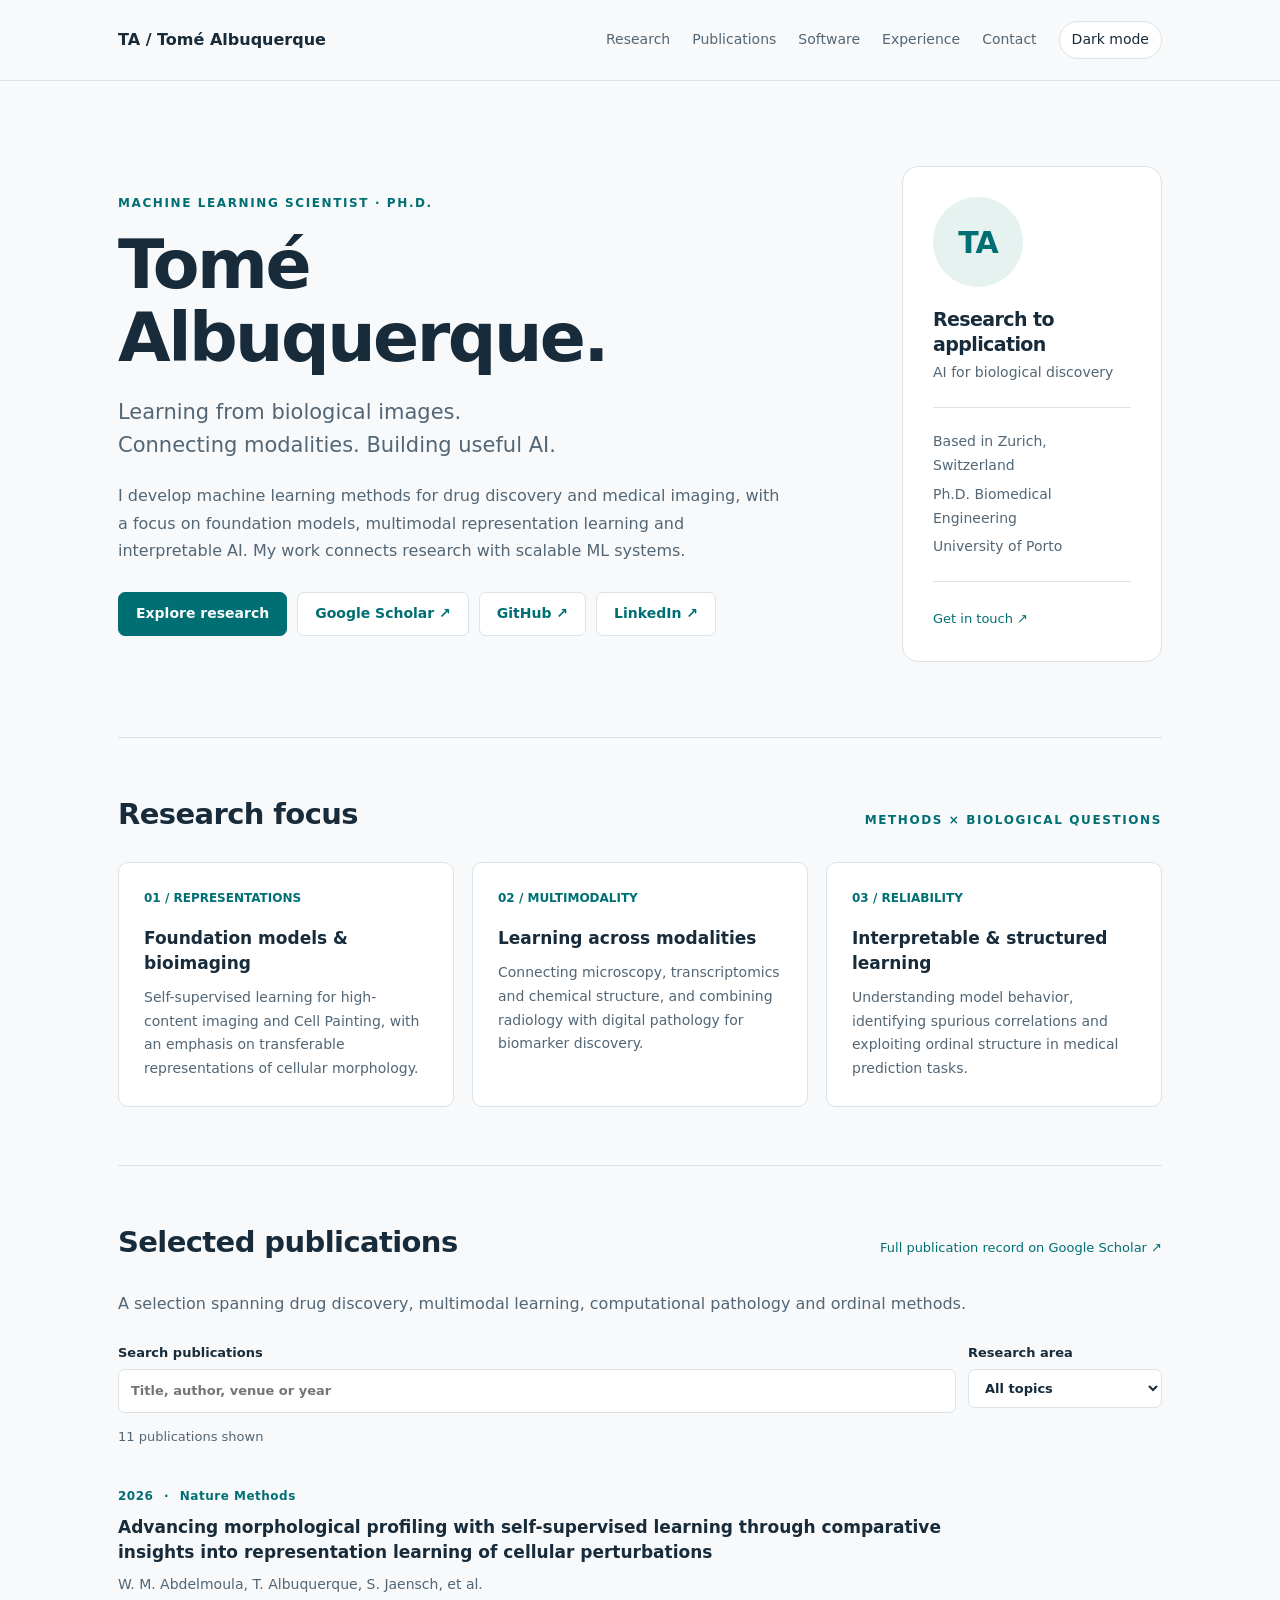
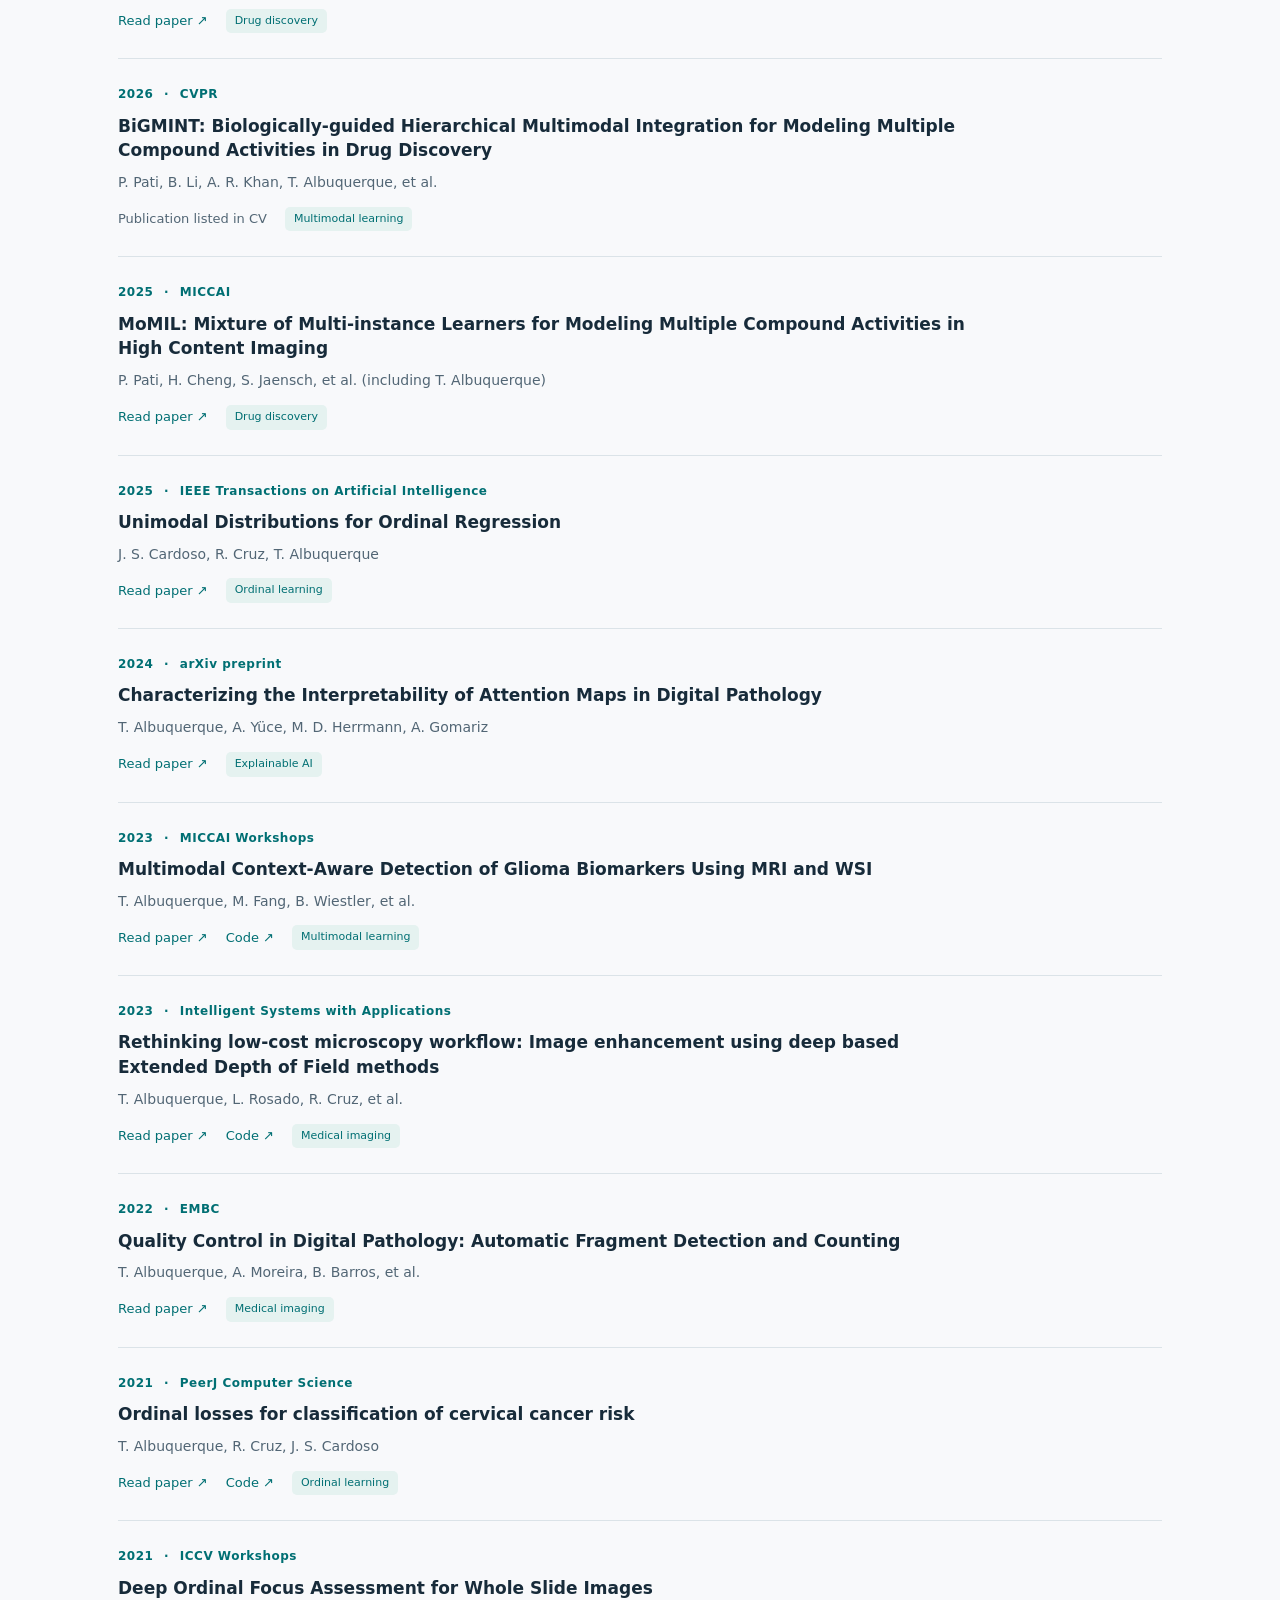
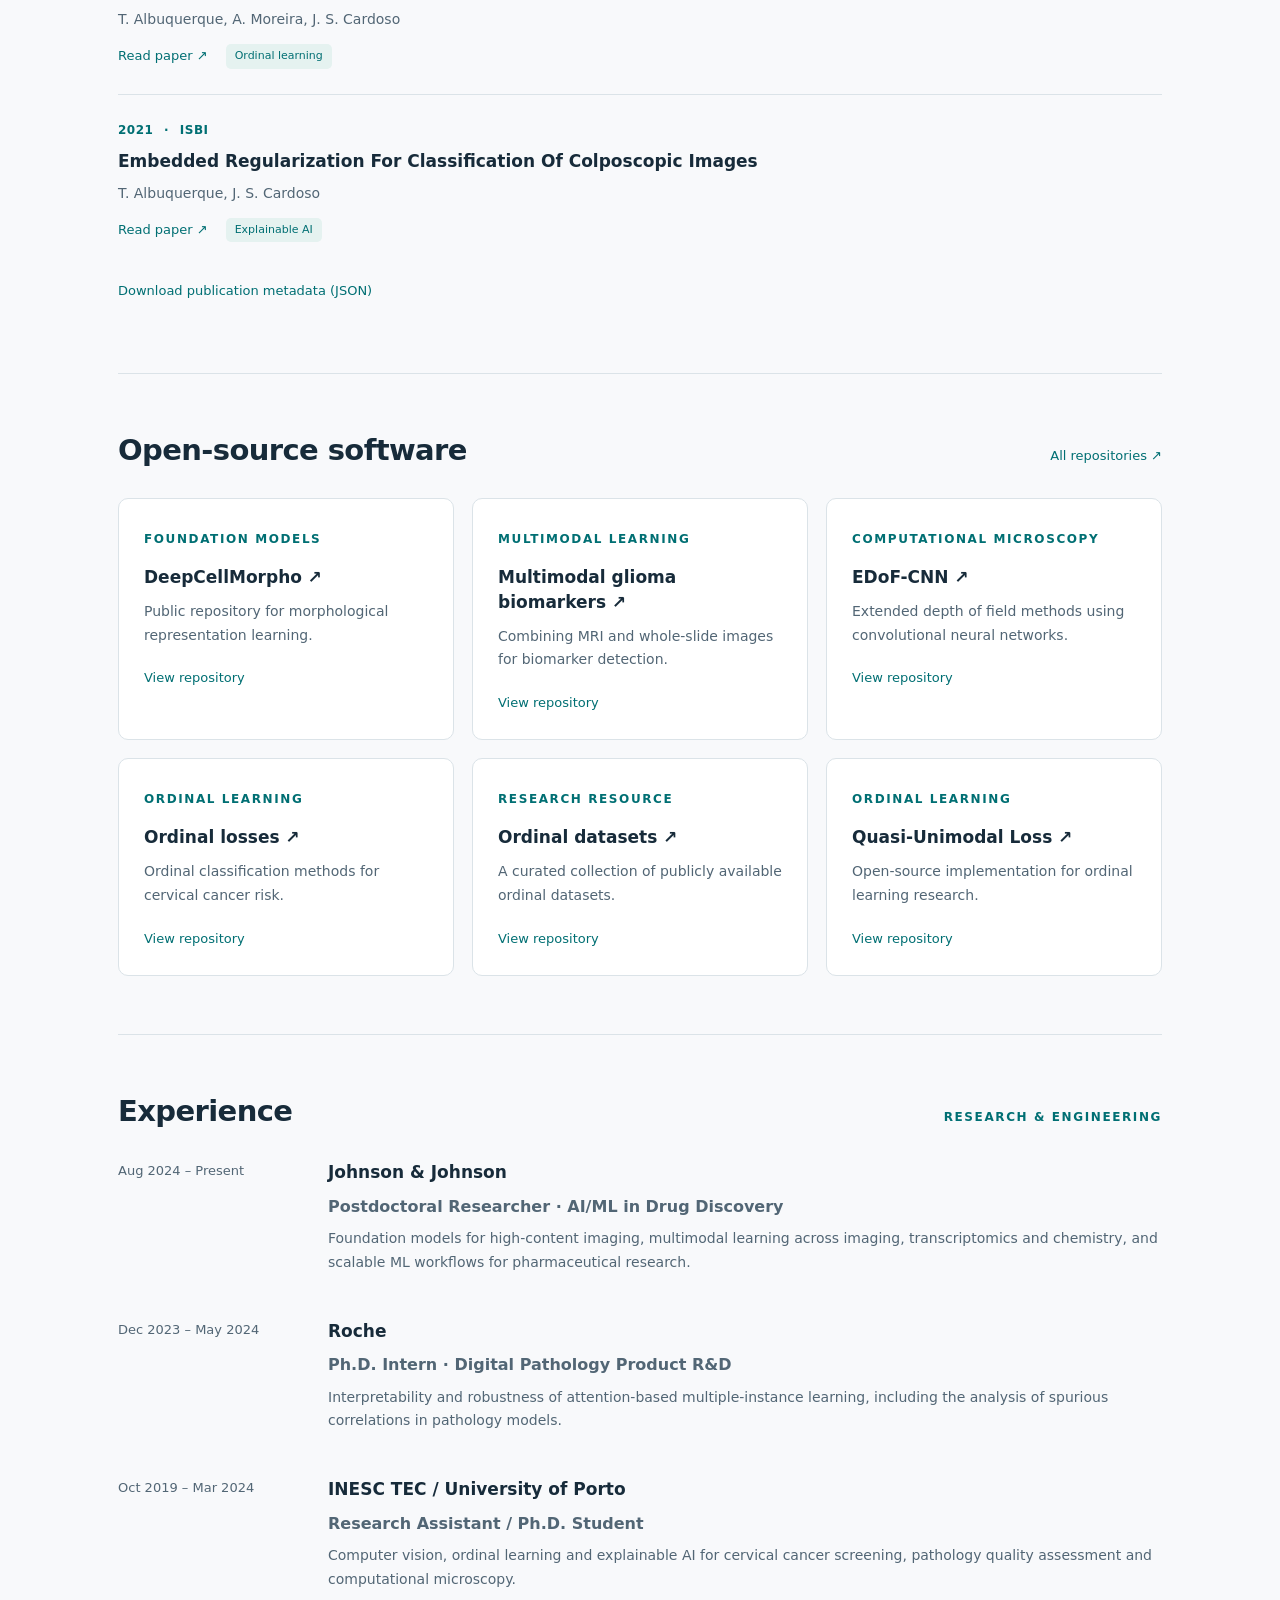
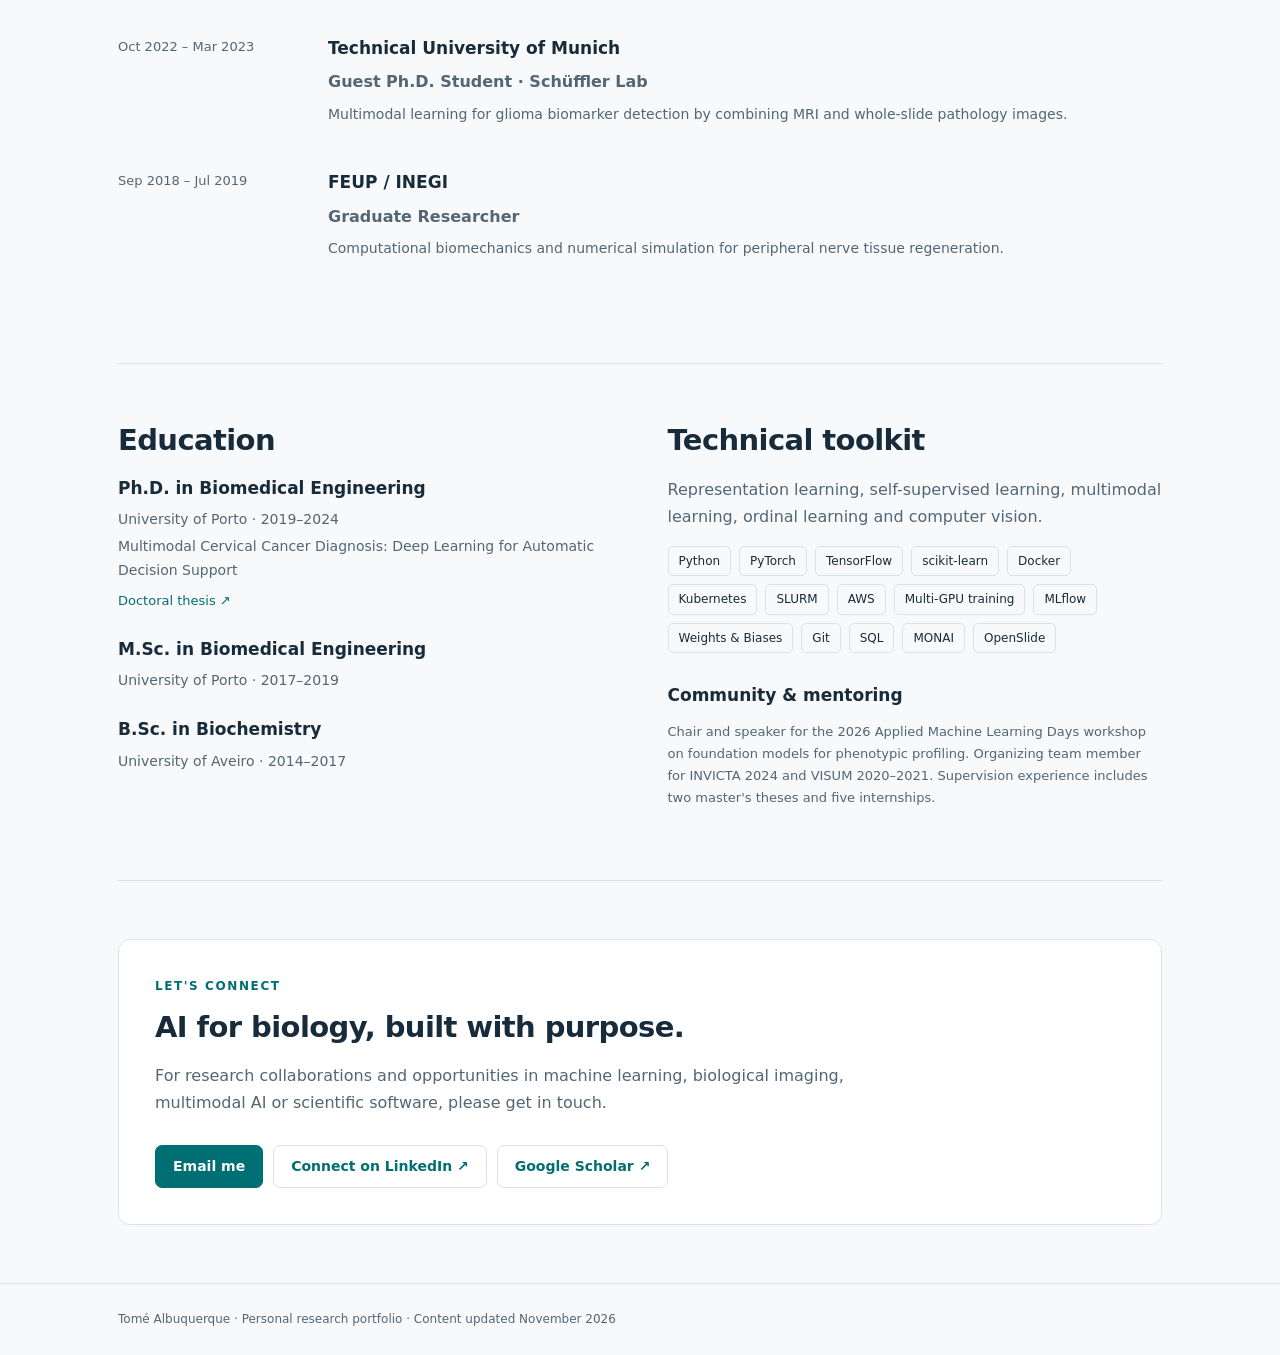
==== index.html @ 5388ff23 "Add files via upload" ====
<!doctype html><html lang="en"><head><meta charset="utf-8"><meta name="viewport" content="width=device-width,initial-scale=1"><meta name="color-scheme" content="light dark"><title>Tomé Albuquerque | Machine Learning Scientist</title><meta name="description" content="Tomé Albuquerque, Ph.D. Machine learning for drug discovery, biological imaging and multimodal data. Research, publications and open-source software."><meta property="og:title" content="Tomé Albuquerque | Machine Learning Scientist"><meta property="og:description" content="Foundation models, multimodal learning and AI for biological imaging."><meta property="og:type" content="website"><link rel="stylesheet" href="styles.css"><script src="script.js" defer></script><script type="application/ld+json">{"@context": "https://schema.org", "@type": "Person", "name": "Tomé Albuquerque", "jobTitle": "Machine Learning Scientist", "sameAs": ["https://scholar.google.com/citations?user=RfeLaPEAAAAJ", "https://github.com/tomealbuquerque", "https://www.linkedin.com/in/tome-albuquerque-ba087170"], "knowsAbout": ["Machine learning", "Multimodal learning", "Biological imaging", "Drug discovery"]}</script></head><body><a class="skip" href="#main">Skip to content</a><header><div class="wrap"><nav aria-label="Main navigation"><a class="brand" href="#main">TA / Tomé Albuquerque</a><div class="navlinks"><a href="#research">Research</a><a href="#publications">Publications</a><a href="#software">Software</a><a href="#experience">Experience</a><a href="#contact">Contact</a><button type="button" class="theme" id="theme" aria-pressed="false">Dark mode</button></div></nav></div></header><main id="main" class="wrap"><section class="hero" aria-labelledby="name"><div><div class="eyebrow">Machine Learning Scientist · Ph.D.</div><h1 id="name">Tomé<span>Albuquerque.</span></h1><p class="lead">Learning from biological images.<br>Connecting modalities. Building useful AI.</p><p>I develop machine learning methods for drug discovery and medical imaging, with a focus on foundation models, multimodal representation learning and interpretable AI. My work connects research with scalable ML systems.</p><div class="socials"><a class="button primary" href="#publications">Explore research</a><a class="button" href="https://scholar.google.com/citations?user=RfeLaPEAAAAJ" target="_blank" rel="noopener noreferrer">Google Scholar ↗</a><a class="button" href="https://github.com/tomealbuquerque" target="_blank" rel="noopener noreferrer">GitHub ↗</a><a class="button" href="https://www.linkedin.com/in/tome-albuquerque-ba087170" target="_blank" rel="noopener noreferrer">LinkedIn ↗</a></div></div><aside class="profile-card" aria-label="Profile summary"><div class="monogram" aria-hidden="true">TA</div><h2>Research to application</h2><p>AI for biological discovery</p><hr><p>Based in Zurich, Switzerland</p><p>Ph.D. Biomedical Engineering</p><p>University of Porto</p><hr><a class="small" href="mailto:tome.albuquerque@gmail.com">Get in touch ↗</a></aside></section><section class="section" id="research"><div class="section-heading"><h2>Research focus</h2><span class="eyebrow">Methods × biological questions</span></div><div class="grid"><article class="focus"><span class="number">01 / REPRESENTATIONS</span><h3>Foundation models & bioimaging</h3><p>Self-supervised learning for high-content imaging and Cell Painting, with an emphasis on transferable representations of cellular morphology.</p></article><article class="focus"><span class="number">02 / MULTIMODALITY</span><h3>Learning across modalities</h3><p>Connecting microscopy, transcriptomics and chemical structure, and combining radiology with digital pathology for biomarker discovery.</p></article><article class="focus"><span class="number">03 / RELIABILITY</span><h3>Interpretable & structured learning</h3><p>Understanding model behavior, identifying spurious correlations and exploiting ordinal structure in medical prediction tasks.</p></article></div></section><section class="section" id="publications"><div class="section-heading"><h2>Selected publications</h2><a class="small" href="https://scholar.google.com/citations?user=RfeLaPEAAAAJ" target="_blank" rel="noopener noreferrer">Full publication record on Google Scholar ↗</a></div><p>A selection spanning drug discovery, multimodal learning, computational pathology and ordinal methods.</p><div class="filters"><label class="field" for="search">Search publications<input id="search" type="search" maxlength="200" placeholder="Title, author, venue or year"></label><label class="field" for="topic">Research area<select id="topic"><option>All topics</option><option>Drug discovery</option><option>Explainable AI</option><option>Medical imaging</option><option>Multimodal learning</option><option>Ordinal learning</option></select></label></div><p class="small muted" id="results" role="status" aria-live="polite"></p><div id="papers"><article class="paper" data-topic="Drug discovery" data-search="advancing morphological profiling with self-supervised learning through comparative insights into representation learning of cellular perturbations w. m. abdelmoula, t. albuquerque, s. jaensch, et al. nature methods 2026"><div class="paper-meta">2026 <span>·</span> Nature Methods</div><h3>Advancing morphological profiling with self-supervised learning through comparative insights into representation learning of cellular perturbations</h3><p>W. M. Abdelmoula, T. Albuquerque, S. Jaensch, et al.</p><div class="paper-links"><a href="https://doi.org/10.1038/s41592-026-03270-z" target="_blank" rel="noopener noreferrer">Read paper ↗</a><span class="tag">Drug discovery</span></div></article><article class="paper" data-topic="Multimodal learning" data-search="bigmint: biologically-guided hierarchical multimodal integration for modeling multiple compound activities in drug discovery p. pati, b. li, a. r. khan, t. albuquerque, et al. cvpr 2026"><div class="paper-meta">2026 <span>·</span> CVPR</div><h3>BiGMINT: Biologically-guided Hierarchical Multimodal Integration for Modeling Multiple Compound Activities in Drug Discovery</h3><p>P. Pati, B. Li, A. R. Khan, T. Albuquerque, et al.</p><div class="paper-links"><span class="muted">Publication listed in CV</span><span class="tag">Multimodal learning</span></div></article><article class="paper" data-topic="Drug discovery" data-search="momil: mixture of multi-instance learners for modeling multiple compound activities in high content imaging p. pati, h. cheng, s. jaensch, et al. (including t. albuquerque) miccai 2025"><div class="paper-meta">2025 <span>·</span> MICCAI</div><h3>MoMIL: Mixture of Multi-instance Learners for Modeling Multiple Compound Activities in High Content Imaging</h3><p>P. Pati, H. Cheng, S. Jaensch, et al. (including T. Albuquerque)</p><div class="paper-links"><a href="https://doi.org/10.1007/978-3-032-05169-1_36" target="_blank" rel="noopener noreferrer">Read paper ↗</a><span class="tag">Drug discovery</span></div></article><article class="paper" data-topic="Ordinal learning" data-search="unimodal distributions for ordinal regression j. s. cardoso, r. cruz, t. albuquerque ieee transactions on artificial intelligence 2025"><div class="paper-meta">2025 <span>·</span> IEEE Transactions on Artificial Intelligence</div><h3>Unimodal Distributions for Ordinal Regression</h3><p>J. S. Cardoso, R. Cruz, T. Albuquerque</p><div class="paper-links"><a href="https://doi.org/10.1109/TAI.2025.3549740" target="_blank" rel="noopener noreferrer">Read paper ↗</a><span class="tag">Ordinal learning</span></div></article><article class="paper" data-topic="Explainable AI" data-search="characterizing the interpretability of attention maps in digital pathology t. albuquerque, a. yüce, m. d. herrmann, a. gomariz arxiv preprint 2024"><div class="paper-meta">2024 <span>·</span> arXiv preprint</div><h3>Characterizing the Interpretability of Attention Maps in Digital Pathology</h3><p>T. Albuquerque, A. Yüce, M. D. Herrmann, A. Gomariz</p><div class="paper-links"><a href="https://arxiv.org/abs/2407.02484" target="_blank" rel="noopener noreferrer">Read paper ↗</a><span class="tag">Explainable AI</span></div></article><article class="paper" data-topic="Multimodal learning" data-search="multimodal context-aware detection of glioma biomarkers using mri and wsi t. albuquerque, m. fang, b. wiestler, et al. miccai workshops 2023"><div class="paper-meta">2023 <span>·</span> MICCAI Workshops</div><h3>Multimodal Context-Aware Detection of Glioma Biomarkers Using MRI and WSI</h3><p>T. Albuquerque, M. Fang, B. Wiestler, et al.</p><div class="paper-links"><a href="https://link.springer.com/chapter/10.1007/978-3-031-47425-5_15" target="_blank" rel="noopener noreferrer">Read paper ↗</a><a href="https://github.com/tomealbuquerque/multimodal-glioma-biomarkers-detection" target="_blank" rel="noopener noreferrer">Code ↗</a><span class="tag">Multimodal learning</span></div></article><article class="paper" data-topic="Medical imaging" data-search="rethinking low-cost microscopy workflow: image enhancement using deep based extended depth of field methods t. albuquerque, l. rosado, r. cruz, et al. intelligent systems with applications 2023"><div class="paper-meta">2023 <span>·</span> Intelligent Systems with Applications</div><h3>Rethinking low-cost microscopy workflow: Image enhancement using deep based Extended Depth of Field methods</h3><p>T. Albuquerque, L. Rosado, R. Cruz, et al.</p><div class="paper-links"><a href="https://doi.org/10.1016/j.iswa.2022.200170" target="_blank" rel="noopener noreferrer">Read paper ↗</a><a href="https://github.com/tomealbuquerque/EDoF-CNN" target="_blank" rel="noopener noreferrer">Code ↗</a><span class="tag">Medical imaging</span></div></article><article class="paper" data-topic="Medical imaging" data-search="quality control in digital pathology: automatic fragment detection and counting t. albuquerque, a. moreira, b. barros, et al. embc 2022"><div class="paper-meta">2022 <span>·</span> EMBC</div><h3>Quality Control in Digital Pathology: Automatic Fragment Detection and Counting</h3><p>T. Albuquerque, A. Moreira, B. Barros, et al.</p><div class="paper-links"><a href="https://doi.org/10.1109/EMBC48229.2022.9871208" target="_blank" rel="noopener noreferrer">Read paper ↗</a><span class="tag">Medical imaging</span></div></article><article class="paper" data-topic="Ordinal learning" data-search="ordinal losses for classification of cervical cancer risk t. albuquerque, r. cruz, j. s. cardoso peerj computer science 2021"><div class="paper-meta">2021 <span>·</span> PeerJ Computer Science</div><h3>Ordinal losses for classification of cervical cancer risk</h3><p>T. Albuquerque, R. Cruz, J. S. Cardoso</p><div class="paper-links"><a href="https://doi.org/10.7717/peerj-cs.457" target="_blank" rel="noopener noreferrer">Read paper ↗</a><a href="https://github.com/tomealbuquerque/ordinal-losses" target="_blank" rel="noopener noreferrer">Code ↗</a><span class="tag">Ordinal learning</span></div></article><article class="paper" data-topic="Ordinal learning" data-search="deep ordinal focus assessment for whole slide images t. albuquerque, a. moreira, j. s. cardoso iccv workshops 2021"><div class="paper-meta">2021 <span>·</span> ICCV Workshops</div><h3>Deep Ordinal Focus Assessment for Whole Slide Images</h3><p>T. Albuquerque, A. Moreira, J. S. Cardoso</p><div class="paper-links"><a href="https://doi.org/10.1109/ICCVW54120.2021.00079" target="_blank" rel="noopener noreferrer">Read paper ↗</a><span class="tag">Ordinal learning</span></div></article><article class="paper" data-topic="Explainable AI" data-search="embedded regularization for classification of colposcopic images t. albuquerque, j. s. cardoso isbi 2021"><div class="paper-meta">2021 <span>·</span> ISBI</div><h3>Embedded Regularization For Classification Of Colposcopic Images</h3><p>T. Albuquerque, J. S. Cardoso</p><div class="paper-links"><a href="https://doi.org/10.1109/ISBI48211.2021.9433871" target="_blank" rel="noopener noreferrer">Read paper ↗</a><span class="tag">Explainable AI</span></div></article></div><p id="empty" hidden>No publications match your search. Try another term or research area.</p><p class="small"><a href="publications.json" download>Download publication metadata (JSON)</a></p></section><section class="section" id="software"><div class="section-heading"><h2>Open-source software</h2><a class="small" href="https://github.com/tomealbuquerque" target="_blank" rel="noopener noreferrer">All repositories ↗</a></div><div class="grid"><a class="project" href="https://github.com/johnsonandjohnson/DeepCellMorpho" target="_blank" rel="noopener noreferrer"><span class="eyebrow">Foundation models</span><h3>DeepCellMorpho <span aria-hidden="true">↗</span></h3><p>Public repository for morphological representation learning.</p><span class="small">View repository</span></a><a class="project" href="https://github.com/tomealbuquerque/multimodal-glioma-biomarkers-detection" target="_blank" rel="noopener noreferrer"><span class="eyebrow">Multimodal learning</span><h3>Multimodal glioma biomarkers <span aria-hidden="true">↗</span></h3><p>Combining MRI and whole-slide images for biomarker detection.</p><span class="small">View repository</span></a><a class="project" href="https://github.com/tomealbuquerque/EDoF-CNN" target="_blank" rel="noopener noreferrer"><span class="eyebrow">Computational microscopy</span><h3>EDoF-CNN <span aria-hidden="true">↗</span></h3><p>Extended depth of field methods using convolutional neural networks.</p><span class="small">View repository</span></a><a class="project" href="https://github.com/tomealbuquerque/ordinal-losses" target="_blank" rel="noopener noreferrer"><span class="eyebrow">Ordinal learning</span><h3>Ordinal losses <span aria-hidden="true">↗</span></h3><p>Ordinal classification methods for cervical cancer risk.</p><span class="small">View repository</span></a><a class="project" href="https://github.com/tomealbuquerque/ordinal-datasets" target="_blank" rel="noopener noreferrer"><span class="eyebrow">Research resource</span><h3>Ordinal datasets <span aria-hidden="true">↗</span></h3><p>A curated collection of publicly available ordinal datasets.</p><span class="small">View repository</span></a><a class="project" href="https://github.com/tomealbuquerque/Quasi-Unimodal-Loss" target="_blank" rel="noopener noreferrer"><span class="eyebrow">Ordinal learning</span><h3>Quasi-Unimodal Loss <span aria-hidden="true">↗</span></h3><p>Open-source implementation for ordinal learning research.</p><span class="small">View repository</span></a></div></section><section class="section" id="experience"><div class="section-heading"><h2>Experience</h2><span class="eyebrow">Research & engineering</span></div><article class="experience"><p class="date">Aug 2024 – Present</p><div><h3>Johnson &amp; Johnson</h3><p class="role">Postdoctoral Researcher · AI/ML in Drug Discovery</p><p>Foundation models for high-content imaging, multimodal learning across imaging, transcriptomics and chemistry, and scalable ML workflows for pharmaceutical research.</p></div></article><article class="experience"><p class="date">Dec 2023 – May 2024</p><div><h3>Roche</h3><p class="role">Ph.D. Intern · Digital Pathology Product R&amp;D</p><p>Interpretability and robustness of attention-based multiple-instance learning, including the analysis of spurious correlations in pathology models.</p></div></article><article class="experience"><p class="date">Oct 2019 – Mar 2024</p><div><h3>INESC TEC / University of Porto</h3><p class="role">Research Assistant / Ph.D. Student</p><p>Computer vision, ordinal learning and explainable AI for cervical cancer screening, pathology quality assessment and computational microscopy.</p></div></article><article class="experience"><p class="date">Oct 2022 – Mar 2023</p><div><h3>Technical University of Munich</h3><p class="role">Guest Ph.D. Student · Schüffler Lab</p><p>Multimodal learning for glioma biomarker detection by combining MRI and whole-slide pathology images.</p></div></article><article class="experience"><p class="date">Sep 2018 – Jul 2019</p><div><h3>FEUP / INEGI</h3><p class="role">Graduate Researcher</p><p>Computational biomechanics and numerical simulation for peripheral nerve tissue regeneration.</p></div></article></section><section class="section two-col"><div><h2>Education</h2><div class="education"><h3>Ph.D. in Biomedical Engineering</h3><p>University of Porto · 2019–2024</p><p>Multimodal Cervical Cancer Diagnosis: Deep Learning for Automatic Decision Support</p><a class="small" href="https://repositorio-aberto.up.pt/bitstream/10216/157991/2/667701.pdf" target="_blank" rel="noopener noreferrer">Doctoral thesis ↗</a></div><div class="education"><h3>M.Sc. in Biomedical Engineering</h3><p>University of Porto · 2017–2019</p></div><div class="education"><h3>B.Sc. in Biochemistry</h3><p>University of Aveiro · 2014–2017</p></div></div><div><h2>Technical toolkit</h2><p>Representation learning, self-supervised learning, multimodal learning, ordinal learning and computer vision.</p><div class="skills"><span>Python</span><span>PyTorch</span><span>TensorFlow</span><span>scikit-learn</span><span>Docker</span><span>Kubernetes</span><span>SLURM</span><span>AWS</span><span>Multi-GPU training</span><span>MLflow</span><span>Weights & Biases</span><span>Git</span><span>SQL</span><span>MONAI</span><span>OpenSlide</span></div><h3 style="margin-top:30px">Community & mentoring</h3><p class="small">Chair and speaker for the 2026 Applied Machine Learning Days workshop on foundation models for phenotypic profiling. Organizing team member for INVICTA 2024 and VISUM 2020–2021. Supervision experience includes two master's theses and five internships.</p></div></section><section class="section" id="contact"><div class="contact"><div class="eyebrow">Let's connect</div><h2 style="margin-top:12px">AI for biology, built with purpose.</h2><p>For research collaborations and opportunities in machine learning, biological imaging, multimodal AI or scientific software, please get in touch.</p><div class="socials"><a class="button primary" href="mailto:tome.albuquerque@gmail.com">Email me</a><a class="button" href="https://www.linkedin.com/in/tome-albuquerque-ba087170" target="_blank" rel="noopener noreferrer">Connect on LinkedIn ↗</a><a class="button" href="https://scholar.google.com/citations?user=RfeLaPEAAAAJ" target="_blank" rel="noopener noreferrer">Google Scholar ↗</a></div></div></section></main><footer><div class="wrap">Tomé Albuquerque · Personal research portfolio · Content updated November 2026</div></footer></body></html>
---- styles.css ----
*{box-sizing:border-box}html{scroll-behavior:smooth;scroll-padding-top:85px}body{--bg:#f8f9fb;--surface:#fff;--ink:#172b3a;--muted:#526675;--line:#dbe3e8;--accent:#006f73;--soft:#e5f2f0;margin:0;background:var(--bg);color:var(--ink);font:16px/1.7 system-ui,-apple-system,BlinkMacSystemFont,"Segoe UI",sans-serif}body.dark{--bg:#101b23;--surface:#172730;--ink:#e8f1f5;--muted:#adc0ca;--line:#30454f;--accent:#7cddd2;--soft:#203e40}a{color:var(--accent);text-decoration:none}a:hover{text-decoration:underline}button,input,select{font:inherit}button,a,input,select{outline-offset:5px}a:focus-visible,button:focus-visible,input:focus-visible,select:focus-visible{outline:3px solid var(--accent)}.wrap{max-width:1100px;margin:auto;padding:0 28px}.skip{position:absolute;top:-80px;background:var(--surface);padding:12px}.skip:focus{top:0;z-index:9}header{border-bottom:1px solid var(--line);background:var(--bg)}nav{display:flex;align-items:center;justify-content:space-between;gap:18px;min-height:80px;flex-wrap:wrap;padding:15px 0}.brand{font-weight:750;color:var(--ink)}.navlinks{display:flex;gap:22px;align-items:center;flex-wrap:wrap;font-size:14px}.navlinks a{color:var(--muted)}button{cursor:pointer}.theme{border:1px solid var(--line);border-radius:30px;padding:6px 12px;background:var(--surface);color:var(--ink)}.hero{display:grid;grid-template-columns:1fr 260px;gap:70px;align-items:center;padding:85px 0 75px}.eyebrow{font-size:12px;font-weight:750;letter-spacing:1.6px;text-transform:uppercase;color:var(--accent)}h1{font-size:clamp(40px,6vw,68px);line-height:1.07;letter-spacing:-2.5px;margin:16px 0 22px;font-weight:750}h1 span{display:block}.lead{font-size:21px;line-height:1.55;max-width:680px}.muted,p{color:var(--muted)}.hero p{max-width:670px}.socials{display:flex;gap:10px;flex-wrap:wrap;margin-top:28px}.button{display:inline-block;border:1px solid var(--line);background:var(--surface);padding:9px 17px;border-radius:7px;font-size:14px;font-weight:650}.button.primary{background:var(--accent);color:var(--bg);border-color:var(--accent)}.profile-card{border:1px solid var(--line);background:var(--surface);padding:30px;border-radius:16px}.monogram{width:90px;height:90px;border-radius:50%;background:var(--soft);color:var(--accent);display:grid;place-items:center;font-size:30px;font-weight:700;letter-spacing:-1px}.profile-card h2{font-size:19px;margin:20px 0 0}.profile-card p{font-size:14px;margin:5px 0}.profile-card hr{border:0;border-top:1px solid var(--line);margin:22px 0}.section{padding:58px 0;border-top:1px solid var(--line)}.section-heading{display:flex;justify-content:space-between;align-items:baseline;gap:20px;flex-wrap:wrap;margin-bottom:28px}h2{font-size:29px;line-height:1.3;letter-spacing:-.6px;margin:0 0 16px}h3{font-size:17px;line-height:1.45;margin:0 0 8px}.section-heading h2{margin:0}.grid{display:grid;grid-template-columns:repeat(3,1fr);gap:18px}.focus,.project{padding:25px;border:1px solid var(--line);border-radius:10px;background:var(--surface)}.focus p,.project p{font-size:14px;margin:10px 0 0}.focus .number{font-size:12px;color:var(--accent);font-weight:700;display:block;margin-bottom:18px}.filters{display:flex;gap:12px;flex-wrap:wrap;margin:25px 0 12px}.field{display:flex;flex-direction:column;gap:5px;font-size:13px;font-weight:650}.field:first-child{flex:1;min-width:180px}input,select{padding:10px 12px;border:1px solid var(--line);border-radius:7px;background:var(--surface);color:var(--ink);max-width:100%}.small{font-size:13px}.paper{padding:25px 0;border-bottom:1px solid var(--line)}.paper:last-child{border-bottom:0}.paper-meta{font-size:12px;letter-spacing:.5px;color:var(--accent);font-weight:750;margin-bottom:9px}.paper-meta span{padding:0 6px}.paper h3{max-width:870px}.paper p{font-size:14px;margin:6px 0 12px}.paper-links{display:flex;gap:18px;align-items:center;flex-wrap:wrap;font-size:13px}.tag{background:var(--soft);color:var(--accent);padding:3px 9px;border-radius:5px;font-size:11px}.experience{display:grid;grid-template-columns:180px 1fr;gap:30px;margin:30px 0}.date{font-size:13px;margin:0}.role{font-weight:600;margin:0 0 7px}.experience p:last-child{margin-top:5px;font-size:14px}.project{display:block;color:var(--ink);transition:transform .15s}.project:hover{transform:translateY(-3px);text-decoration:none;border-color:var(--accent)}.project h3{margin-top:14px}.project .small{display:block;color:var(--accent);margin-top:20px}.two-col{display:grid;grid-template-columns:1fr 1fr;gap:55px}.education{margin-bottom:24px}.education p{margin:3px 0;font-size:14px}.skills{display:flex;gap:8px;flex-wrap:wrap}.skills span{border:1px solid var(--line);padding:4px 10px;border-radius:5px;font-size:12px}.contact{padding:36px;background:var(--surface);border:1px solid var(--line);border-radius:12px}.contact p{max-width:700px}footer{border-top:1px solid var(--line);padding:25px 0;font-size:12px;color:var(--muted)}[hidden]{display:none!important}@media(prefers-reduced-motion:reduce){html{scroll-behavior:auto}.project{transition:none}}@media(max-width:760px){.hero{grid-template-columns:1fr;gap:30px;padding:50px 0}.profile-card{display:none}.grid{grid-template-columns:1fr}.two-col{grid-template-columns:1fr;gap:30px}.experience{grid-template-columns:1fr;gap:4px}.wrap{padding:0 20px}.navlinks{gap:14px}h1{letter-spacing:-1.5px}.section{padding:40px 0}.contact{padding:24px}}@media print{header,.filters,.theme,.socials,.paper-links,.skip{display:none}body{background:white;color:black}.hero{padding:20px 0;display:block}.profile-card{display:none}.section{padding:20px 0}.grid{grid-template-columns:1fr 1fr}.paper,.experience,.project{break-inside:avoid}.wrap{max-width:none}.contact{border:0;padding:0}}
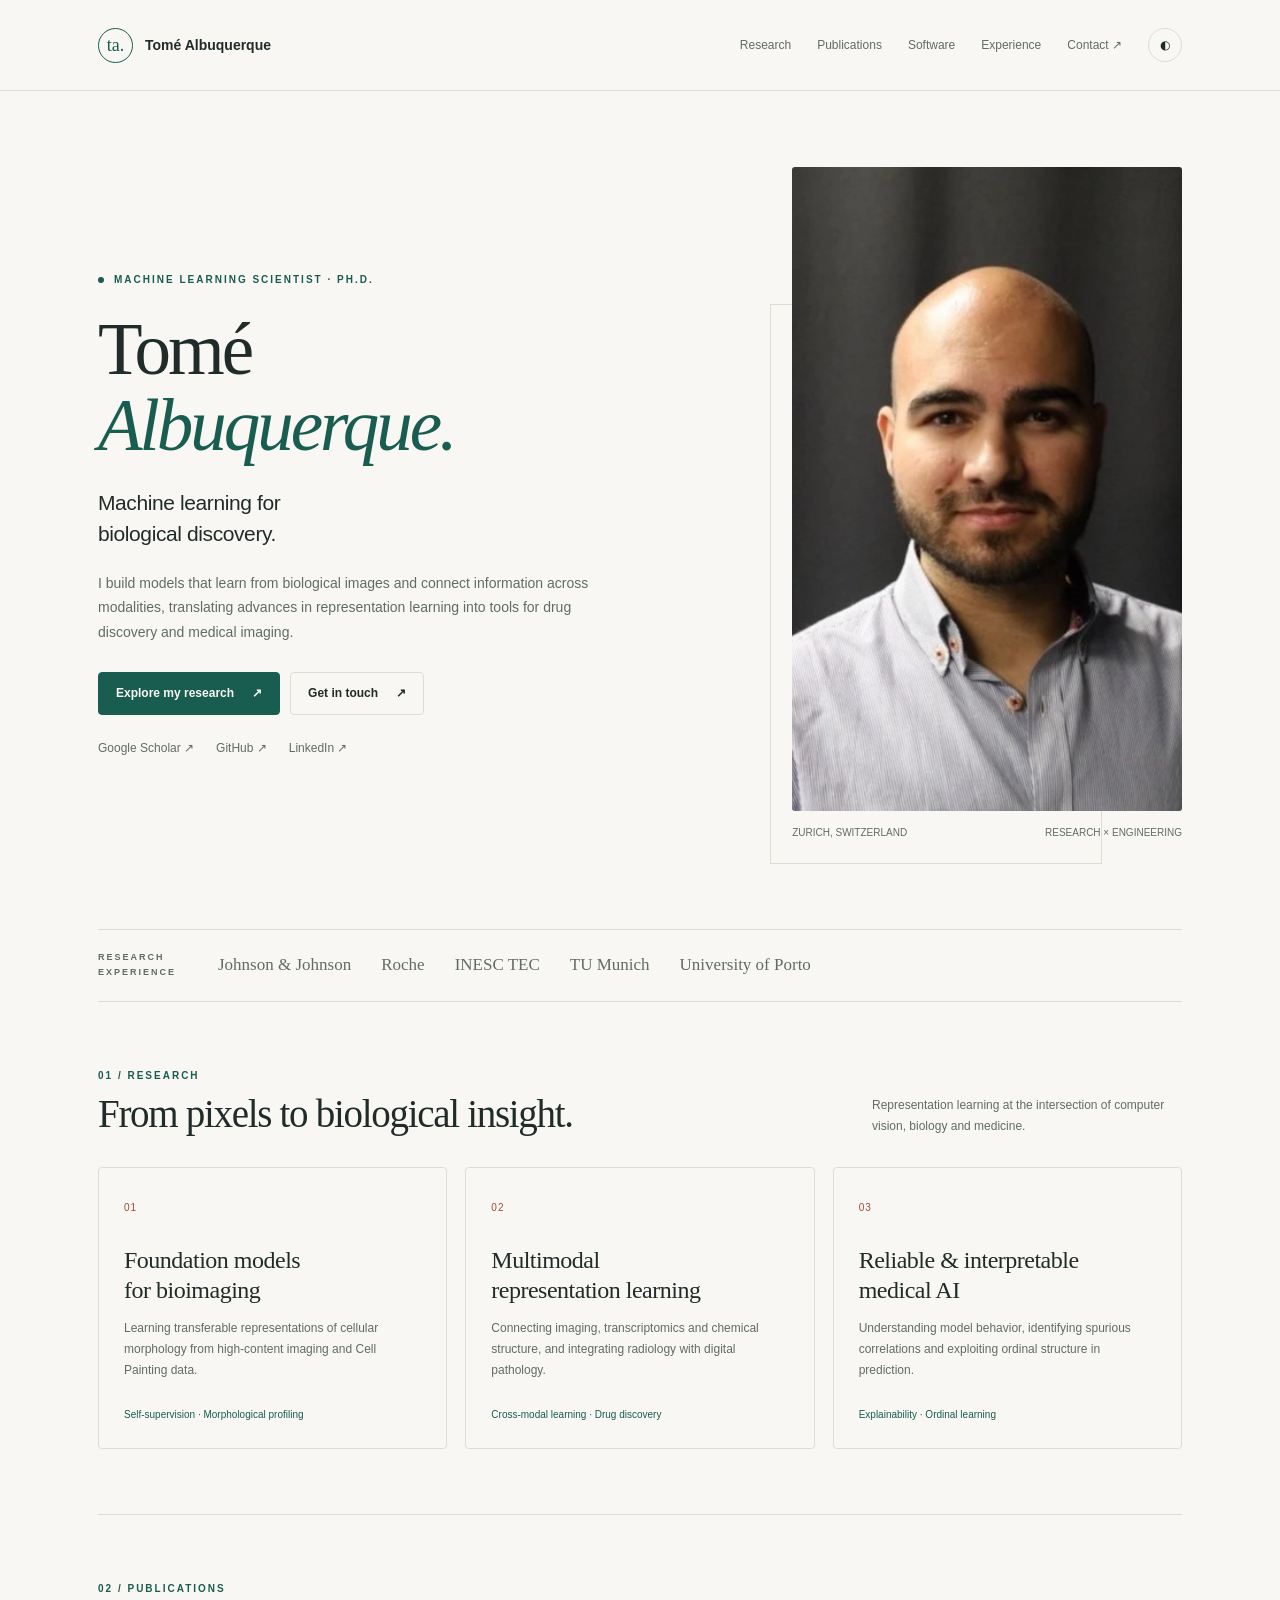
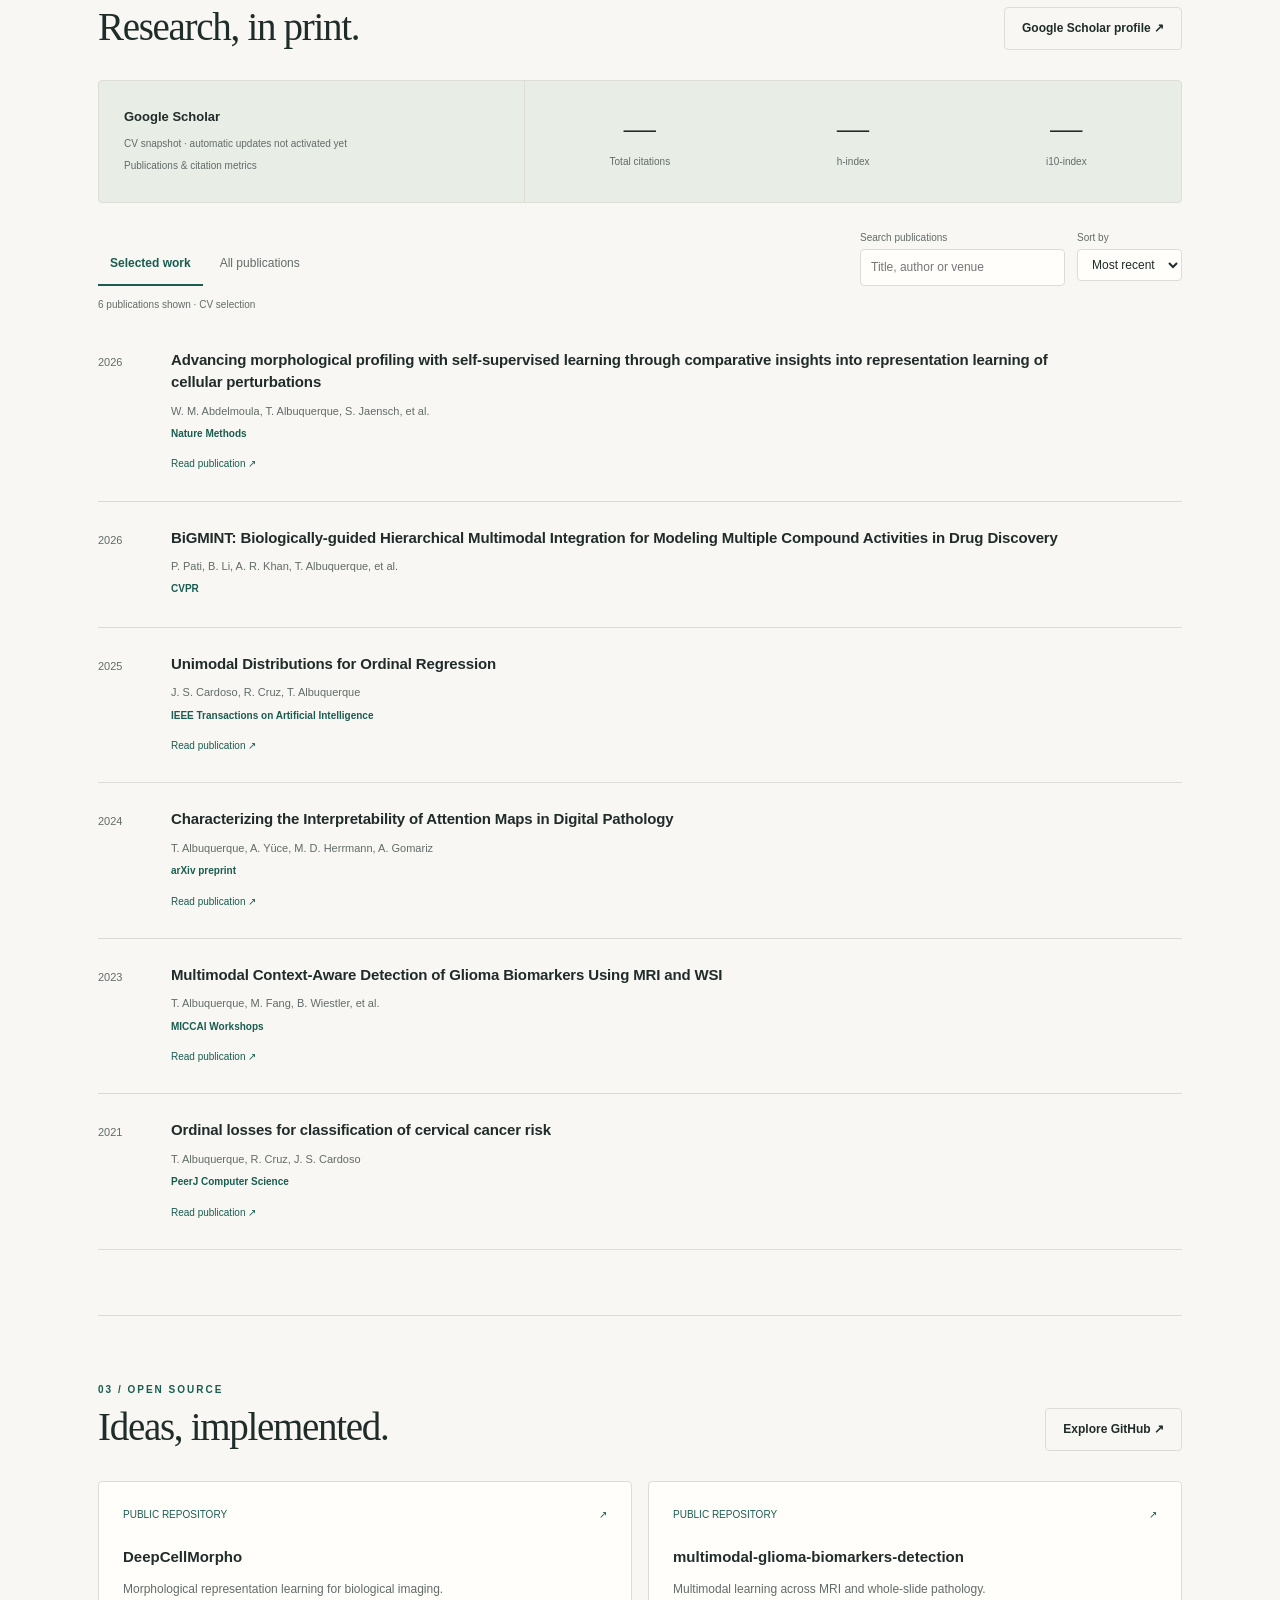
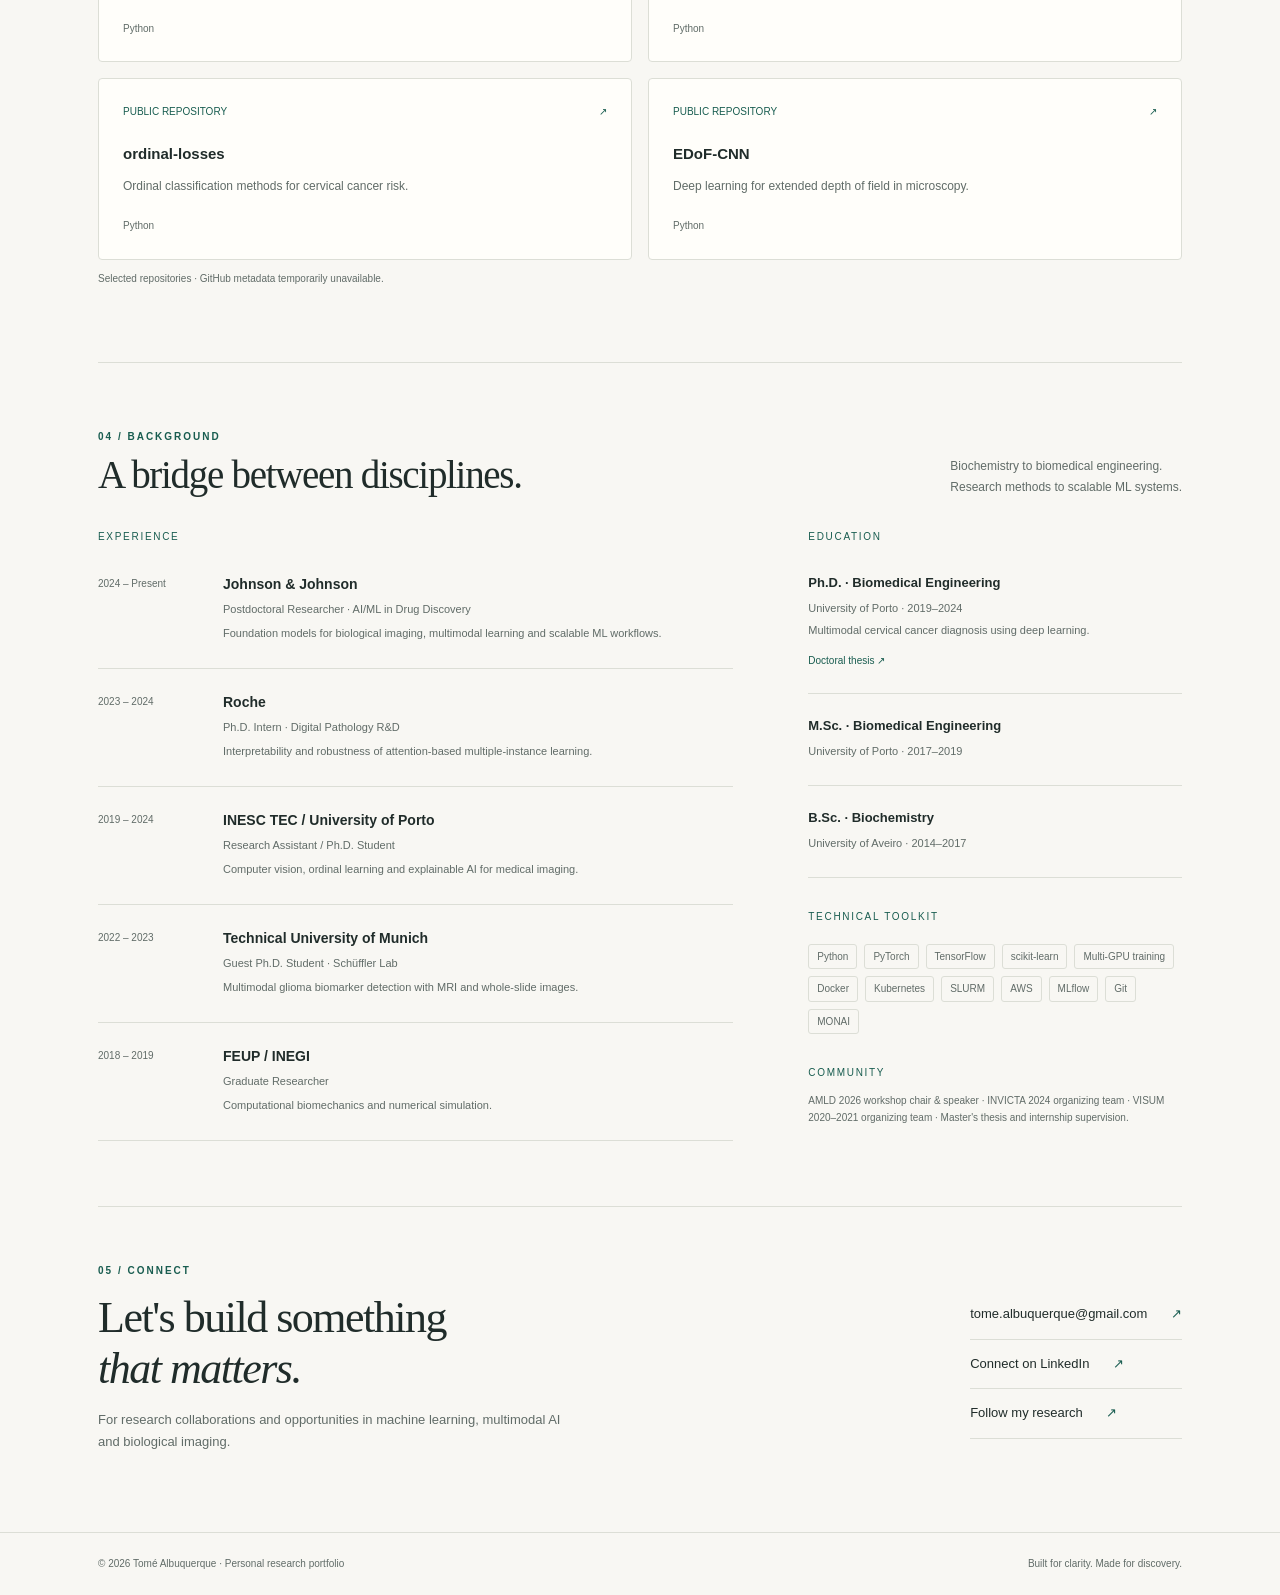
==== commit 94c9d76c: "Add files via upload" ====
--- a/index.html
+++ b/index.html
@@ -1 +1 @@
-<!doctype html><html lang="en"><head><meta charset="utf-8"><meta name="viewport" content="width=device-width,initial-scale=1"><meta name="color-scheme" content="light dark"><title>Tomé Albuquerque | Machine Learning Scientist</title><meta name="description" content="Tomé Albuquerque, Ph.D. Machine learning for drug discovery, biological imaging and multimodal data. Research, publications and open-source software."><meta property="og:title" content="Tomé Albuquerque | Machine Learning Scientist"><meta property="og:description" content="Foundation models, multimodal learning and AI for biological imaging."><meta property="og:type" content="website"><link rel="stylesheet" href="styles.css"><script src="script.js" defer></script><script type="application/ld+json">{"@context": "https://schema.org", "@type": "Person", "name": "Tomé Albuquerque", "jobTitle": "Machine Learning Scientist", "sameAs": ["https://scholar.google.com/citations?user=RfeLaPEAAAAJ", "https://github.com/tomealbuquerque", "https://www.linkedin.com/in/tome-albuquerque-ba087170"], "knowsAbout": ["Machine learning", "Multimodal learning", "Biological imaging", "Drug discovery"]}</script></head><body><a class="skip" href="#main">Skip to content</a><header><div class="wrap"><nav aria-label="Main navigation"><a class="brand" href="#main">TA / Tomé Albuquerque</a><div class="navlinks"><a href="#research">Research</a><a href="#publications">Publications</a><a href="#software">Software</a><a href="#experience">Experience</a><a href="#contact">Contact</a><button type="button" class="theme" id="theme" aria-pressed="false">Dark mode</button></div></nav></div></header><main id="main" class="wrap"><section class="hero" aria-labelledby="name"><div><div class="eyebrow">Machine Learning Scientist · Ph.D.</div><h1 id="name">Tomé<span>Albuquerque.</span></h1><p class="lead">Learning from biological images.<br>Connecting modalities. Building useful AI.</p><p>I develop machine learning methods for drug discovery and medical imaging, with a focus on foundation models, multimodal representation learning and interpretable AI. My work connects research with scalable ML systems.</p><div class="socials"><a class="button primary" href="#publications">Explore research</a><a class="button" href="https://scholar.google.com/citations?user=RfeLaPEAAAAJ" target="_blank" rel="noopener noreferrer">Google Scholar ↗</a><a class="button" href="https://github.com/tomealbuquerque" target="_blank" rel="noopener noreferrer">GitHub ↗</a><a class="button" href="https://www.linkedin.com/in/tome-albuquerque-ba087170" target="_blank" rel="noopener noreferrer">LinkedIn ↗</a></div></div><aside class="profile-card" aria-label="Profile summary"><div class="monogram" aria-hidden="true">TA</div><h2>Research to application</h2><p>AI for biological discovery</p><hr><p>Based in Zurich, Switzerland</p><p>Ph.D. Biomedical Engineering</p><p>University of Porto</p><hr><a class="small" href="mailto:tome.albuquerque@gmail.com">Get in touch ↗</a></aside></section><section class="section" id="research"><div class="section-heading"><h2>Research focus</h2><span class="eyebrow">Methods × biological questions</span></div><div class="grid"><article class="focus"><span class="number">01 / REPRESENTATIONS</span><h3>Foundation models & bioimaging</h3><p>Self-supervised learning for high-content imaging and Cell Painting, with an emphasis on transferable representations of cellular morphology.</p></article><article class="focus"><span class="number">02 / MULTIMODALITY</span><h3>Learning across modalities</h3><p>Connecting microscopy, transcriptomics and chemical structure, and combining radiology with digital pathology for biomarker discovery.</p></article><article class="focus"><span class="number">03 / RELIABILITY</span><h3>Interpretable & structured learning</h3><p>Understanding model behavior, identifying spurious correlations and exploiting ordinal structure in medical prediction tasks.</p></article></div></section><section class="section" id="publications"><div class="section-heading"><h2>Selected publications</h2><a class="small" href="https://scholar.google.com/citations?user=RfeLaPEAAAAJ" target="_blank" rel="noopener noreferrer">Full publication record on Google Scholar ↗</a></div><p>A selection spanning drug discovery, multimodal learning, computational pathology and ordinal methods.</p><div class="filters"><label class="field" for="search">Search publications<input id="search" type="search" maxlength="200" placeholder="Title, author, venue or year"></label><label class="field" for="topic">Research area<select id="topic"><option>All topics</option><option>Drug discovery</option><option>Explainable AI</option><option>Medical imaging</option><option>Multimodal learning</option><option>Ordinal learning</option></select></label></div><p class="small muted" id="results" role="status" aria-live="polite"></p><div id="papers"><article class="paper" data-topic="Drug discovery" data-search="advancing morphological profiling with self-supervised learning through comparative insights into representation learning of cellular perturbations w. m. abdelmoula, t. albuquerque, s. jaensch, et al. nature methods 2026"><div class="paper-meta">2026 <span>·</span> Nature Methods</div><h3>Advancing morphological profiling with self-supervised learning through comparative insights into representation learning of cellular perturbations</h3><p>W. M. Abdelmoula, T. Albuquerque, S. Jaensch, et al.</p><div class="paper-links"><a href="https://doi.org/10.1038/s41592-026-03270-z" target="_blank" rel="noopener noreferrer">Read paper ↗</a><span class="tag">Drug discovery</span></div></article><article class="paper" data-topic="Multimodal learning" data-search="bigmint: biologically-guided hierarchical multimodal integration for modeling multiple compound activities in drug discovery p. pati, b. li, a. r. khan, t. albuquerque, et al. cvpr 2026"><div class="paper-meta">2026 <span>·</span> CVPR</div><h3>BiGMINT: Biologically-guided Hierarchical Multimodal Integration for Modeling Multiple Compound Activities in Drug Discovery</h3><p>P. Pati, B. Li, A. R. Khan, T. Albuquerque, et al.</p><div class="paper-links"><span class="muted">Publication listed in CV</span><span class="tag">Multimodal learning</span></div></article><article class="paper" data-topic="Drug discovery" data-search="momil: mixture of multi-instance learners for modeling multiple compound activities in high content imaging p. pati, h. cheng, s. jaensch, et al. (including t. albuquerque) miccai 2025"><div class="paper-meta">2025 <span>·</span> MICCAI</div><h3>MoMIL: Mixture of Multi-instance Learners for Modeling Multiple Compound Activities in High Content Imaging</h3><p>P. Pati, H. Cheng, S. Jaensch, et al. (including T. Albuquerque)</p><div class="paper-links"><a href="https://doi.org/10.1007/978-3-032-05169-1_36" target="_blank" rel="noopener noreferrer">Read paper ↗</a><span class="tag">Drug discovery</span></div></article><article class="paper" data-topic="Ordinal learning" data-search="unimodal distributions for ordinal regression j. s. cardoso, r. cruz, t. albuquerque ieee transactions on artificial intelligence 2025"><div class="paper-meta">2025 <span>·</span> IEEE Transactions on Artificial Intelligence</div><h3>Unimodal Distributions for Ordinal Regression</h3><p>J. S. Cardoso, R. Cruz, T. Albuquerque</p><div class="paper-links"><a href="https://doi.org/10.1109/TAI.2025.3549740" target="_blank" rel="noopener noreferrer">Read paper ↗</a><span class="tag">Ordinal learning</span></div></article><article class="paper" data-topic="Explainable AI" data-search="characterizing the interpretability of attention maps in digital pathology t. albuquerque, a. yüce, m. d. herrmann, a. gomariz arxiv preprint 2024"><div class="paper-meta">2024 <span>·</span> arXiv preprint</div><h3>Characterizing the Interpretability of Attention Maps in Digital Pathology</h3><p>T. Albuquerque, A. Yüce, M. D. Herrmann, A. Gomariz</p><div class="paper-links"><a href="https://arxiv.org/abs/2407.02484" target="_blank" rel="noopener noreferrer">Read paper ↗</a><span class="tag">Explainable AI</span></div></article><article class="paper" data-topic="Multimodal learning" data-search="multimodal context-aware detection of glioma biomarkers using mri and wsi t. albuquerque, m. fang, b. wiestler, et al. miccai workshops 2023"><div class="paper-meta">2023 <span>·</span> MICCAI Workshops</div><h3>Multimodal Context-Aware Detection of Glioma Biomarkers Using MRI and WSI</h3><p>T. Albuquerque, M. Fang, B. Wiestler, et al.</p><div class="paper-links"><a href="https://link.springer.com/chapter/10.1007/978-3-031-47425-5_15" target="_blank" rel="noopener noreferrer">Read paper ↗</a><a href="https://github.com/tomealbuquerque/multimodal-glioma-biomarkers-detection" target="_blank" rel="noopener noreferrer">Code ↗</a><span class="tag">Multimodal learning</span></div></article><article class="paper" data-topic="Medical imaging" data-search="rethinking low-cost microscopy workflow: image enhancement using deep based extended depth of field methods t. albuquerque, l. rosado, r. cruz, et al. intelligent systems with applications 2023"><div class="paper-meta">2023 <span>·</span> Intelligent Systems with Applications</div><h3>Rethinking low-cost microscopy workflow: Image enhancement using deep based Extended Depth of Field methods</h3><p>T. Albuquerque, L. Rosado, R. Cruz, et al.</p><div class="paper-links"><a href="https://doi.org/10.1016/j.iswa.2022.200170" target="_blank" rel="noopener noreferrer">Read paper ↗</a><a href="https://github.com/tomealbuquerque/EDoF-CNN" target="_blank" rel="noopener noreferrer">Code ↗</a><span class="tag">Medical imaging</span></div></article><article class="paper" data-topic="Medical imaging" data-search="quality control in digital pathology: automatic fragment detection and counting t. albuquerque, a. moreira, b. barros, et al. embc 2022"><div class="paper-meta">2022 <span>·</span> EMBC</div><h3>Quality Control in Digital Pathology: Automatic Fragment Detection and Counting</h3><p>T. Albuquerque, A. Moreira, B. Barros, et al.</p><div class="paper-links"><a href="https://doi.org/10.1109/EMBC48229.2022.9871208" target="_blank" rel="noopener noreferrer">Read paper ↗</a><span class="tag">Medical imaging</span></div></article><article class="paper" data-topic="Ordinal learning" data-search="ordinal losses for classification of cervical cancer risk t. albuquerque, r. cruz, j. s. cardoso peerj computer science 2021"><div class="paper-meta">2021 <span>·</span> PeerJ Computer Science</div><h3>Ordinal losses for classification of cervical cancer risk</h3><p>T. Albuquerque, R. Cruz, J. S. Cardoso</p><div class="paper-links"><a href="https://doi.org/10.7717/peerj-cs.457" target="_blank" rel="noopener noreferrer">Read paper ↗</a><a href="https://github.com/tomealbuquerque/ordinal-losses" target="_blank" rel="noopener noreferrer">Code ↗</a><span class="tag">Ordinal learning</span></div></article><article class="paper" data-topic="Ordinal learning" data-search="deep ordinal focus assessment for whole slide images t. albuquerque, a. moreira, j. s. cardoso iccv workshops 2021"><div class="paper-meta">2021 <span>·</span> ICCV Workshops</div><h3>Deep Ordinal Focus Assessment for Whole Slide Images</h3><p>T. Albuquerque, A. Moreira, J. S. Cardoso</p><div class="paper-links"><a href="https://doi.org/10.1109/ICCVW54120.2021.00079" target="_blank" rel="noopener noreferrer">Read paper ↗</a><span class="tag">Ordinal learning</span></div></article><article class="paper" data-topic="Explainable AI" data-search="embedded regularization for classification of colposcopic images t. albuquerque, j. s. cardoso isbi 2021"><div class="paper-meta">2021 <span>·</span> ISBI</div><h3>Embedded Regularization For Classification Of Colposcopic Images</h3><p>T. Albuquerque, J. S. Cardoso</p><div class="paper-links"><a href="https://doi.org/10.1109/ISBI48211.2021.9433871" target="_blank" rel="noopener noreferrer">Read paper ↗</a><span class="tag">Explainable AI</span></div></article></div><p id="empty" hidden>No publications match your search. Try another term or research area.</p><p class="small"><a href="publications.json" download>Download publication metadata (JSON)</a></p></section><section class="section" id="software"><div class="section-heading"><h2>Open-source software</h2><a class="small" href="https://github.com/tomealbuquerque" target="_blank" rel="noopener noreferrer">All repositories ↗</a></div><div class="grid"><a class="project" href="https://github.com/johnsonandjohnson/DeepCellMorpho" target="_blank" rel="noopener noreferrer"><span class="eyebrow">Foundation models</span><h3>DeepCellMorpho <span aria-hidden="true">↗</span></h3><p>Public repository for morphological representation learning.</p><span class="small">View repository</span></a><a class="project" href="https://github.com/tomealbuquerque/multimodal-glioma-biomarkers-detection" target="_blank" rel="noopener noreferrer"><span class="eyebrow">Multimodal learning</span><h3>Multimodal glioma biomarkers <span aria-hidden="true">↗</span></h3><p>Combining MRI and whole-slide images for biomarker detection.</p><span class="small">View repository</span></a><a class="project" href="https://github.com/tomealbuquerque/EDoF-CNN" target="_blank" rel="noopener noreferrer"><span class="eyebrow">Computational microscopy</span><h3>EDoF-CNN <span aria-hidden="true">↗</span></h3><p>Extended depth of field methods using convolutional neural networks.</p><span class="small">View repository</span></a><a class="project" href="https://github.com/tomealbuquerque/ordinal-losses" target="_blank" rel="noopener noreferrer"><span class="eyebrow">Ordinal learning</span><h3>Ordinal losses <span aria-hidden="true">↗</span></h3><p>Ordinal classification methods for cervical cancer risk.</p><span class="small">View repository</span></a><a class="project" href="https://github.com/tomealbuquerque/ordinal-datasets" target="_blank" rel="noopener noreferrer"><span class="eyebrow">Research resource</span><h3>Ordinal datasets <span aria-hidden="true">↗</span></h3><p>A curated collection of publicly available ordinal datasets.</p><span class="small">View repository</span></a><a class="project" href="https://github.com/tomealbuquerque/Quasi-Unimodal-Loss" target="_blank" rel="noopener noreferrer"><span class="eyebrow">Ordinal learning</span><h3>Quasi-Unimodal Loss <span aria-hidden="true">↗</span></h3><p>Open-source implementation for ordinal learning research.</p><span class="small">View repository</span></a></div></section><section class="section" id="experience"><div class="section-heading"><h2>Experience</h2><span class="eyebrow">Research & engineering</span></div><article class="experience"><p class="date">Aug 2024 – Present</p><div><h3>Johnson &amp; Johnson</h3><p class="role">Postdoctoral Researcher · AI/ML in Drug Discovery</p><p>Foundation models for high-content imaging, multimodal learning across imaging, transcriptomics and chemistry, and scalable ML workflows for pharmaceutical research.</p></div></article><article class="experience"><p class="date">Dec 2023 – May 2024</p><div><h3>Roche</h3><p class="role">Ph.D. Intern · Digital Pathology Product R&amp;D</p><p>Interpretability and robustness of attention-based multiple-instance learning, including the analysis of spurious correlations in pathology models.</p></div></article><article class="experience"><p class="date">Oct 2019 – Mar 2024</p><div><h3>INESC TEC / University of Porto</h3><p class="role">Research Assistant / Ph.D. Student</p><p>Computer vision, ordinal learning and explainable AI for cervical cancer screening, pathology quality assessment and computational microscopy.</p></div></article><article class="experience"><p class="date">Oct 2022 – Mar 2023</p><div><h3>Technical University of Munich</h3><p class="role">Guest Ph.D. Student · Schüffler Lab</p><p>Multimodal learning for glioma biomarker detection by combining MRI and whole-slide pathology images.</p></div></article><article class="experience"><p class="date">Sep 2018 – Jul 2019</p><div><h3>FEUP / INEGI</h3><p class="role">Graduate Researcher</p><p>Computational biomechanics and numerical simulation for peripheral nerve tissue regeneration.</p></div></article></section><section class="section two-col"><div><h2>Education</h2><div class="education"><h3>Ph.D. in Biomedical Engineering</h3><p>University of Porto · 2019–2024</p><p>Multimodal Cervical Cancer Diagnosis: Deep Learning for Automatic Decision Support</p><a class="small" href="https://repositorio-aberto.up.pt/bitstream/10216/157991/2/667701.pdf" target="_blank" rel="noopener noreferrer">Doctoral thesis ↗</a></div><div class="education"><h3>M.Sc. in Biomedical Engineering</h3><p>University of Porto · 2017–2019</p></div><div class="education"><h3>B.Sc. in Biochemistry</h3><p>University of Aveiro · 2014–2017</p></div></div><div><h2>Technical toolkit</h2><p>Representation learning, self-supervised learning, multimodal learning, ordinal learning and computer vision.</p><div class="skills"><span>Python</span><span>PyTorch</span><span>TensorFlow</span><span>scikit-learn</span><span>Docker</span><span>Kubernetes</span><span>SLURM</span><span>AWS</span><span>Multi-GPU training</span><span>MLflow</span><span>Weights & Biases</span><span>Git</span><span>SQL</span><span>MONAI</span><span>OpenSlide</span></div><h3 style="margin-top:30px">Community & mentoring</h3><p class="small">Chair and speaker for the 2026 Applied Machine Learning Days workshop on foundation models for phenotypic profiling. Organizing team member for INVICTA 2024 and VISUM 2020–2021. Supervision experience includes two master's theses and five internships.</p></div></section><section class="section" id="contact"><div class="contact"><div class="eyebrow">Let's connect</div><h2 style="margin-top:12px">AI for biology, built with purpose.</h2><p>For research collaborations and opportunities in machine learning, biological imaging, multimodal AI or scientific software, please get in touch.</p><div class="socials"><a class="button primary" href="mailto:tome.albuquerque@gmail.com">Email me</a><a class="button" href="https://www.linkedin.com/in/tome-albuquerque-ba087170" target="_blank" rel="noopener noreferrer">Connect on LinkedIn ↗</a><a class="button" href="https://scholar.google.com/citations?user=RfeLaPEAAAAJ" target="_blank" rel="noopener noreferrer">Google Scholar ↗</a></div></div></section></main><footer><div class="wrap">Tomé Albuquerque · Personal research portfolio · Content updated November 2026</div></footer></body></html>+<!doctype html><html lang="en"><head><meta charset="utf-8"><meta name="viewport" content="width=device-width,initial-scale=1"><meta name="color-scheme" content="light dark"><title>Tomé Albuquerque | Machine Learning Scientist</title><meta name="description" content="Machine learning for biological discovery. Tomé Albuquerque, Ph.D., works on foundation models, multimodal learning and biological imaging."><meta property="og:title" content="Tomé Albuquerque | Machine Learning Scientist"><meta property="og:description" content="Foundation models. Multimodal learning. AI for biological discovery."><meta property="og:type" content="website"><link rel="icon" href="assets/favicon.svg" type="image/svg+xml"><link rel="stylesheet" href="styles.css"><script src="script.js" defer></script><script type="application/ld+json">{"@context": "https://schema.org", "@type": "Person", "name": "Tomé Albuquerque", "jobTitle": "Machine Learning Scientist", "sameAs": ["https://scholar.google.com/citations?user=RfeLaPEAAAAJ", "https://github.com/tomealbuquerque", "https://www.linkedin.com/in/tome-albuquerque-ba087170"]}</script></head><body><a class="skip" href="#main">Skip to content</a><header><nav class="wrap" aria-label="Main navigation"><a class="brand" href="#main"><span class="mark" aria-hidden="true">ta.</span>Tomé Albuquerque</a><div class="navlinks"><a href="#research">Research</a><a href="#publications">Publications</a><a href="#software">Software</a><a href="#experience">Experience</a><a href="#contact">Contact ↗</a><button class="theme" id="theme" type="button" aria-label="Switch color theme" aria-pressed="false">◐</button></div></nav></header><main id="main" class="wrap"><section class="hero"><div><div class="eyebrow"><span class="dot" aria-hidden="true"></span>Machine Learning Scientist · Ph.D.</div><h1>Tomé<br><em>Albuquerque.</em></h1><p class="headline">Machine learning for<br>biological discovery.</p><p class="intro">I build models that learn from biological images and connect information across modalities, translating advances in representation learning into tools for drug discovery and medical imaging.</p><div class="buttons"><a class="button primary" href="#publications">Explore my research <span aria-hidden="true">↗</span></a><a class="button" href="mailto:tome.albuquerque@gmail.com">Get in touch <span aria-hidden="true">↗</span></a></div><div class="textlinks"><a href="https://scholar.google.com/citations?user=RfeLaPEAAAAJ" target="_blank" rel="noopener noreferrer">Google Scholar ↗</a><a href="https://github.com/tomealbuquerque" target="_blank" rel="noopener noreferrer">GitHub ↗</a><a href="https://www.linkedin.com/in/tome-albuquerque-ba087170" target="_blank" rel="noopener noreferrer">LinkedIn ↗</a></div></div><figure class="portrait"><img src="assets/portrait.webp" width="560" height="644" alt="Professional portrait supplied by Tomé Albuquerque" fetchpriority="high"><figcaption><span>ZURICH, SWITZERLAND</span><span>RESEARCH × ENGINEERING</span></figcaption></figure></section><div class="affiliations" aria-label="Selected research affiliations, past and present"><span class="eyebrow">Research experience</span><span>Johnson & Johnson</span><span>Roche</span><span>INESC TEC</span><span>TU Munich</span><span>University of Porto</span></div><section class="block" id="research"><div class="section-head"><div><div class="eyebrow">01 / RESEARCH</div><h2>From pixels to biological insight.</h2></div><p>Representation learning at the intersection of computer vision, biology and medicine.</p></div><div class="grid"><article class="research"><span class="number">01</span><h3>Foundation models<br>for bioimaging</h3><p>Learning transferable representations of cellular morphology from high-content imaging and Cell Painting data.</p><div class="keywords">Self-supervision · Morphological profiling</div></article><article class="research"><span class="number">02</span><h3>Multimodal<br>representation learning</h3><p>Connecting imaging, transcriptomics and chemical structure, and integrating radiology with digital pathology.</p><div class="keywords">Cross-modal learning · Drug discovery</div></article><article class="research"><span class="number">03</span><h3>Reliable & interpretable<br>medical AI</h3><p>Understanding model behavior, identifying spurious correlations and exploiting ordinal structure in prediction.</p><div class="keywords">Explainability · Ordinal learning</div></article></div></section><section class="block" id="publications"><div class="section-head"><div><div class="eyebrow">02 / PUBLICATIONS</div><h2>Research, in print.</h2></div><a class="button" href="https://scholar.google.com/citations?user=RfeLaPEAAAAJ" target="_blank" rel="noopener noreferrer">Google Scholar profile ↗</a></div><div class="scholar-panel"><div class="scholar-info"><strong>Google Scholar</strong><p id="sync-status">CV snapshot · automatic updates not activated yet</p><p>Publications & citation metrics</p></div><div class="stats"><div class="stat"><strong id="citations">—</strong><span>Total citations</span></div><div class="stat"><strong id="hindex">—</strong><span>h-index</span></div><div class="stat"><strong id="i10index">—</strong><span>i10-index</span></div></div></div><div class="toolbar"><div class="tabs" aria-label="Publication collection"><button type="button" id="selected" aria-pressed="true">Selected work</button><button type="button" id="all" aria-pressed="false">All publications</button></div><div class="filters"><label for="search">Search publications<input type="search" id="search" placeholder="Title, author or venue" maxlength="200"></label><label for="sort">Sort by<select id="sort"><option value="year">Most recent</option><option value="citations">Most cited</option><option value="title">Title</option></select></label></div></div><p class="status" id="result-status" aria-live="polite"></p><div id="papers"><article class="paper"><div class="paper-year">2026</div><div><h3>Advancing morphological profiling with self-supervised learning through comparative insights into representation learning of cellular perturbations</h3><p>W. M. Abdelmoula, T. Albuquerque, S. Jaensch, et al.</p><p class="venue">Nature Methods</p><a class="paper-link" href="https://doi.org/10.1038/s41592-026-03270-z" target="_blank" rel="noopener noreferrer">Read publication ↗</a></div></article><article class="paper"><div class="paper-year">2026</div><div><h3>BiGMINT: Biologically-guided Hierarchical Multimodal Integration for Modeling Multiple Compound Activities in Drug Discovery</h3><p>P. Pati, B. Li, A. R. Khan, T. Albuquerque, et al.</p><p class="venue">CVPR</p></div></article><article class="paper"><div class="paper-year">2025</div><div><h3>Unimodal Distributions for Ordinal Regression</h3><p>J. S. Cardoso, R. Cruz, T. Albuquerque</p><p class="venue">IEEE Transactions on Artificial Intelligence</p><a class="paper-link" href="https://doi.org/10.1109/TAI.2025.3549740" target="_blank" rel="noopener noreferrer">Read publication ↗</a></div></article><article class="paper"><div class="paper-year">2024</div><div><h3>Characterizing the Interpretability of Attention Maps in Digital Pathology</h3><p>T. Albuquerque, A. Yüce, M. D. Herrmann, A. Gomariz</p><p class="venue">arXiv preprint</p><a class="paper-link" href="https://arxiv.org/abs/2407.02484" target="_blank" rel="noopener noreferrer">Read publication ↗</a></div></article><article class="paper"><div class="paper-year">2023</div><div><h3>Multimodal Context-Aware Detection of Glioma Biomarkers Using MRI and WSI</h3><p>T. Albuquerque, M. Fang, B. Wiestler, et al.</p><p class="venue">MICCAI Workshops</p><a class="paper-link" href="https://link.springer.com/chapter/10.1007/978-3-031-47425-5_15" target="_blank" rel="noopener noreferrer">Read publication ↗</a></div></article><article class="paper"><div class="paper-year">2021</div><div><h3>Ordinal losses for classification of cervical cancer risk</h3><p>T. Albuquerque, R. Cruz, J. S. Cardoso</p><p class="venue">PeerJ Computer Science</p><a class="paper-link" href="https://doi.org/10.7717/peerj-cs.457" target="_blank" rel="noopener noreferrer">Read publication ↗</a></div></article></div><noscript><p>Enable JavaScript to search publications and display synchronized Scholar data. Selected publications remain available above.</p></noscript></section><section class="block" id="software"><div class="section-head"><div><div class="eyebrow">03 / OPEN SOURCE</div><h2>Ideas, implemented.</h2></div><a class="button" href="https://github.com/tomealbuquerque" target="_blank" rel="noopener noreferrer">Explore GitHub ↗</a></div><div class="projects" id="repos"><a class="project" href="https://github.com/johnsonandjohnson/DeepCellMorpho" target="_blank" rel="noopener noreferrer"><div class="repo-top"><span>PUBLIC REPOSITORY</span><span aria-hidden="true">↗</span></div><h3>DeepCellMorpho</h3><p>Morphological representation learning for biological imaging.</p><div class="repo-bottom">Python</div></a><a class="project" href="https://github.com/tomealbuquerque/multimodal-glioma-biomarkers-detection" target="_blank" rel="noopener noreferrer"><div class="repo-top"><span>PUBLIC REPOSITORY</span><span aria-hidden="true">↗</span></div><h3>multimodal-glioma-biomarkers-detection</h3><p>Multimodal learning across MRI and whole-slide pathology.</p><div class="repo-bottom">Python</div></a><a class="project" href="https://github.com/tomealbuquerque/ordinal-losses" target="_blank" rel="noopener noreferrer"><div class="repo-top"><span>PUBLIC REPOSITORY</span><span aria-hidden="true">↗</span></div><h3>ordinal-losses</h3><p>Ordinal classification methods for cervical cancer risk.</p><div class="repo-bottom">Python</div></a><a class="project" href="https://github.com/tomealbuquerque/EDoF-CNN" target="_blank" rel="noopener noreferrer"><div class="repo-top"><span>PUBLIC REPOSITORY</span><span aria-hidden="true">↗</span></div><h3>EDoF-CNN</h3><p>Deep learning for extended depth of field in microscopy.</p><div class="repo-bottom">Python</div></a></div><p class="status" id="repo-status">Selected public repositories.</p></section><section class="block" id="experience"><div class="section-head"><div><div class="eyebrow">04 / BACKGROUND</div><h2>A bridge between disciplines.</h2></div><p>Biochemistry to biomedical engineering.<br>Research methods to scalable ML systems.</p></div><div class="career"><div><div class="small-title">Experience</div><div class="timeline"><article><div class="date">2024 – Present</div><div><h3>Johnson &amp; Johnson</h3><p>Postdoctoral Researcher · AI/ML in Drug Discovery</p><p>Foundation models for biological imaging, multimodal learning and scalable ML workflows.</p></div></article><article><div class="date">2023 – 2024</div><div><h3>Roche</h3><p>Ph.D. Intern · Digital Pathology R&amp;D</p><p>Interpretability and robustness of attention-based multiple-instance learning.</p></div></article><article><div class="date">2019 – 2024</div><div><h3>INESC TEC / University of Porto</h3><p>Research Assistant / Ph.D. Student</p><p>Computer vision, ordinal learning and explainable AI for medical imaging.</p></div></article><article><div class="date">2022 – 2023</div><div><h3>Technical University of Munich</h3><p>Guest Ph.D. Student · Schüffler Lab</p><p>Multimodal glioma biomarker detection with MRI and whole-slide images.</p></div></article><article><div class="date">2018 – 2019</div><div><h3>FEUP / INEGI</h3><p>Graduate Researcher</p><p>Computational biomechanics and numerical simulation.</p></div></article></div></div><div><div class="small-title">Education</div><div class="education"><article><h3>Ph.D. · Biomedical Engineering</h3><p>University of Porto · 2019–2024</p><p>Multimodal cervical cancer diagnosis using deep learning.</p><a class="paper-link" href="https://repositorio-aberto.up.pt/bitstream/10216/157991/2/667701.pdf" target="_blank" rel="noopener noreferrer">Doctoral thesis ↗</a></article><article><h3>M.Sc. · Biomedical Engineering</h3><p>University of Porto · 2017–2019</p></article><article><h3>B.Sc. · Biochemistry</h3><p>University of Aveiro · 2014–2017</p></article></div><div class="small-title" style="margin-top:30px">Technical toolkit</div><div class="skills"><span>Python</span><span>PyTorch</span><span>TensorFlow</span><span>scikit-learn</span><span>Multi-GPU training</span><span>Docker</span><span>Kubernetes</span><span>SLURM</span><span>AWS</span><span>MLflow</span><span>Git</span><span>MONAI</span></div><div class="small-title" style="margin-top:30px">Community</div><p class="status">AMLD 2026 workshop chair & speaker · INVICTA 2024 organizing team · VISUM 2020–2021 organizing team · Master's thesis and internship supervision.</p></div></div></section><section class="contact" id="contact"><div><div class="eyebrow">05 / CONNECT</div><h2>Let's build something<br><em>that matters.</em></h2><p>For research collaborations and opportunities in machine learning, multimodal AI and biological imaging.</p></div><div class="contact-actions"><a href="mailto:tome.albuquerque@gmail.com">tome.albuquerque@gmail.com <span>↗</span></a><a href="https://www.linkedin.com/in/tome-albuquerque-ba087170" target="_blank" rel="noopener noreferrer">Connect on LinkedIn <span>↗</span></a><a href="https://scholar.google.com/citations?user=RfeLaPEAAAAJ" target="_blank" rel="noopener noreferrer">Follow my research <span>↗</span></a></div></section></main><footer><div class="wrap footer-row"><span>© <span id="year">2026</span> Tomé Albuquerque · Personal research portfolio</span><span>Built for clarity. Made for discovery.</span></div></footer><script type="application/json" id="initial-data">{"source": "CV snapshot", "updated_at": null, "metrics": null, "articles": [{"title": "Advancing morphological profiling with self-supervised learning through comparative insights into representation learning of cellular perturbations", "year": 2026, "venue": "Nature Methods", "authors": "W. M. Abdelmoula, T. Albuquerque, S. Jaensch, et al.", "url": "https://doi.org/10.1038/s41592-026-03270-z", "citations": null, "selected": true}, {"title": "BiGMINT: Biologically-guided Hierarchical Multimodal Integration for Modeling Multiple Compound Activities in Drug Discovery", "year": 2026, "venue": "CVPR", "authors": "P. Pati, B. Li, A. R. Khan, T. Albuquerque, et al.", "url": "", "citations": null, "selected": true}, {"title": "MoMIL: Mixture of Multi-instance Learners for Modeling Multiple Compound Activities in High Content Imaging", "year": 2025, "venue": "MICCAI", "authors": "P. Pati, H. Cheng, S. Jaensch, et al. (including T. Albuquerque)", "url": "https://doi.org/10.1007/978-3-032-05169-1_36", "citations": null, "selected": false}, {"title": "Unimodal Distributions for Ordinal Regression", "year": 2025, "venue": "IEEE Transactions on Artificial Intelligence", "authors": "J. S. Cardoso, R. Cruz, T. Albuquerque", "url": "https://doi.org/10.1109/TAI.2025.3549740", "citations": null, "selected": true}, {"title": "Characterizing the Interpretability of Attention Maps in Digital Pathology", "year": 2024, "venue": "arXiv preprint", "authors": "T. Albuquerque, A. Yüce, M. D. Herrmann, A. Gomariz", "url": "https://arxiv.org/abs/2407.02484", "citations": null, "selected": true}, {"title": "Multimodal Context-Aware Detection of Glioma Biomarkers Using MRI and WSI", "year": 2023, "venue": "MICCAI Workshops", "authors": "T. Albuquerque, M. Fang, B. Wiestler, et al.", "url": "https://link.springer.com/chapter/10.1007/978-3-031-47425-5_15", "citations": null, "selected": true}, {"title": "Rethinking low-cost microscopy workflow: Image enhancement using deep based Extended Depth of Field methods", "year": 2023, "venue": "Intelligent Systems with Applications", "authors": "T. Albuquerque, L. Rosado, R. Cruz, et al.", "url": "https://doi.org/10.1016/j.iswa.2022.200170", "citations": null, "selected": false}, {"title": "Quality Control in Digital Pathology: Automatic Fragment Detection and Counting", "year": 2022, "venue": "EMBC", "authors": "T. Albuquerque, A. Moreira, B. Barros, et al.", "url": "https://doi.org/10.1109/EMBC48229.2022.9871208", "citations": null, "selected": false}, {"title": "Ordinal losses for classification of cervical cancer risk", "year": 2021, "venue": "PeerJ Computer Science", "authors": "T. Albuquerque, R. Cruz, J. S. Cardoso", "url": "https://doi.org/10.7717/peerj-cs.457", "citations": null, "selected": true}, {"title": "Deep Ordinal Focus Assessment for Whole Slide Images", "year": 2021, "venue": "ICCV Workshops", "authors": "T. Albuquerque, A. Moreira, J. S. Cardoso", "url": "https://doi.org/10.1109/ICCVW54120.2021.00079", "citations": null, "selected": false}, {"title": "Embedded Regularization For Classification Of Colposcopic Images", "year": 2021, "venue": "ISBI", "authors": "T. Albuquerque, J. S. Cardoso", "url": "https://doi.org/10.1109/ISBI48211.2021.9433871", "citations": null, "selected": false}]}</script><script type="application/json" id="repo-data">[{"name": "DeepCellMorpho", "description": "Morphological representation learning for biological imaging.", "url": "https://github.com/johnsonandjohnson/DeepCellMorpho", "language": "Python"}, {"name": "multimodal-glioma-biomarkers-detection", "description": "Multimodal learning across MRI and whole-slide pathology.", "url": "https://github.com/tomealbuquerque/multimodal-glioma-biomarkers-detection", "language": "Python"}, {"name": "ordinal-losses", "description": "Ordinal classification methods for cervical cancer risk.", "url": "https://github.com/tomealbuquerque/ordinal-losses", "language": "Python"}, {"name": "EDoF-CNN", "description": "Deep learning for extended depth of field in microscopy.", "url": "https://github.com/tomealbuquerque/EDoF-CNN", "language": "Python"}]</script></body></html>
--- a/styles.css
+++ b/styles.css
@@ -1 +1 @@
-*{box-sizing:border-box}html{scroll-behavior:smooth;scroll-padding-top:85px}body{--bg:#f8f9fb;--surface:#fff;--ink:#172b3a;--muted:#526675;--line:#dbe3e8;--accent:#006f73;--soft:#e5f2f0;margin:0;background:var(--bg);color:var(--ink);font:16px/1.7 system-ui,-apple-system,BlinkMacSystemFont,"Segoe UI",sans-serif}body.dark{--bg:#101b23;--surface:#172730;--ink:#e8f1f5;--muted:#adc0ca;--line:#30454f;--accent:#7cddd2;--soft:#203e40}a{color:var(--accent);text-decoration:none}a:hover{text-decoration:underline}button,input,select{font:inherit}button,a,input,select{outline-offset:5px}a:focus-visible,button:focus-visible,input:focus-visible,select:focus-visible{outline:3px solid var(--accent)}.wrap{max-width:1100px;margin:auto;padding:0 28px}.skip{position:absolute;top:-80px;background:var(--surface);padding:12px}.skip:focus{top:0;z-index:9}header{border-bottom:1px solid var(--line);background:var(--bg)}nav{display:flex;align-items:center;justify-content:space-between;gap:18px;min-height:80px;flex-wrap:wrap;padding:15px 0}.brand{font-weight:750;color:var(--ink)}.navlinks{display:flex;gap:22px;align-items:center;flex-wrap:wrap;font-size:14px}.navlinks a{color:var(--muted)}button{cursor:pointer}.theme{border:1px solid var(--line);border-radius:30px;padding:6px 12px;background:var(--surface);color:var(--ink)}.hero{display:grid;grid-template-columns:1fr 260px;gap:70px;align-items:center;padding:85px 0 75px}.eyebrow{font-size:12px;font-weight:750;letter-spacing:1.6px;text-transform:uppercase;color:var(--accent)}h1{font-size:clamp(40px,6vw,68px);line-height:1.07;letter-spacing:-2.5px;margin:16px 0 22px;font-weight:750}h1 span{display:block}.lead{font-size:21px;line-height:1.55;max-width:680px}.muted,p{color:var(--muted)}.hero p{max-width:670px}.socials{display:flex;gap:10px;flex-wrap:wrap;margin-top:28px}.button{display:inline-block;border:1px solid var(--line);background:var(--surface);padding:9px 17px;border-radius:7px;font-size:14px;font-weight:650}.button.primary{background:var(--accent);color:var(--bg);border-color:var(--accent)}.profile-card{border:1px solid var(--line);background:var(--surface);padding:30px;border-radius:16px}.monogram{width:90px;height:90px;border-radius:50%;background:var(--soft);color:var(--accent);display:grid;place-items:center;font-size:30px;font-weight:700;letter-spacing:-1px}.profile-card h2{font-size:19px;margin:20px 0 0}.profile-card p{font-size:14px;margin:5px 0}.profile-card hr{border:0;border-top:1px solid var(--line);margin:22px 0}.section{padding:58px 0;border-top:1px solid var(--line)}.section-heading{display:flex;justify-content:space-between;align-items:baseline;gap:20px;flex-wrap:wrap;margin-bottom:28px}h2{font-size:29px;line-height:1.3;letter-spacing:-.6px;margin:0 0 16px}h3{font-size:17px;line-height:1.45;margin:0 0 8px}.section-heading h2{margin:0}.grid{display:grid;grid-template-columns:repeat(3,1fr);gap:18px}.focus,.project{padding:25px;border:1px solid var(--line);border-radius:10px;background:var(--surface)}.focus p,.project p{font-size:14px;margin:10px 0 0}.focus .number{font-size:12px;color:var(--accent);font-weight:700;display:block;margin-bottom:18px}.filters{display:flex;gap:12px;flex-wrap:wrap;margin:25px 0 12px}.field{display:flex;flex-direction:column;gap:5px;font-size:13px;font-weight:650}.field:first-child{flex:1;min-width:180px}input,select{padding:10px 12px;border:1px solid var(--line);border-radius:7px;background:var(--surface);color:var(--ink);max-width:100%}.small{font-size:13px}.paper{padding:25px 0;border-bottom:1px solid var(--line)}.paper:last-child{border-bottom:0}.paper-meta{font-size:12px;letter-spacing:.5px;color:var(--accent);font-weight:750;margin-bottom:9px}.paper-meta span{padding:0 6px}.paper h3{max-width:870px}.paper p{font-size:14px;margin:6px 0 12px}.paper-links{display:flex;gap:18px;align-items:center;flex-wrap:wrap;font-size:13px}.tag{background:var(--soft);color:var(--accent);padding:3px 9px;border-radius:5px;font-size:11px}.experience{display:grid;grid-template-columns:180px 1fr;gap:30px;margin:30px 0}.date{font-size:13px;margin:0}.role{font-weight:600;margin:0 0 7px}.experience p:last-child{margin-top:5px;font-size:14px}.project{display:block;color:var(--ink);transition:transform .15s}.project:hover{transform:translateY(-3px);text-decoration:none;border-color:var(--accent)}.project h3{margin-top:14px}.project .small{display:block;color:var(--accent);margin-top:20px}.two-col{display:grid;grid-template-columns:1fr 1fr;gap:55px}.education{margin-bottom:24px}.education p{margin:3px 0;font-size:14px}.skills{display:flex;gap:8px;flex-wrap:wrap}.skills span{border:1px solid var(--line);padding:4px 10px;border-radius:5px;font-size:12px}.contact{padding:36px;background:var(--surface);border:1px solid var(--line);border-radius:12px}.contact p{max-width:700px}footer{border-top:1px solid var(--line);padding:25px 0;font-size:12px;color:var(--muted)}[hidden]{display:none!important}@media(prefers-reduced-motion:reduce){html{scroll-behavior:auto}.project{transition:none}}@media(max-width:760px){.hero{grid-template-columns:1fr;gap:30px;padding:50px 0}.profile-card{display:none}.grid{grid-template-columns:1fr}.two-col{grid-template-columns:1fr;gap:30px}.experience{grid-template-columns:1fr;gap:4px}.wrap{padding:0 20px}.navlinks{gap:14px}h1{letter-spacing:-1.5px}.section{padding:40px 0}.contact{padding:24px}}@media print{header,.filters,.theme,.socials,.paper-links,.skip{display:none}body{background:white;color:black}.hero{padding:20px 0;display:block}.profile-card{display:none}.section{padding:20px 0}.grid{grid-template-columns:1fr 1fr}.paper,.experience,.project{break-inside:avoid}.wrap{max-width:none}.contact{border:0;padding:0}}+*{box-sizing:border-box}html{scroll-behavior:smooth;scroll-padding-top:90px}body{--bg:#f8f7f3;--card:#fffefa;--ink:#202c2a;--muted:#616c68;--line:#dcded6;--accent:#195d50;--soft:#e8ede6;--orange:#a44b2c;margin:0;background:var(--bg);color:var(--ink);font:15px/1.75 -apple-system,BlinkMacSystemFont,"Segoe UI",sans-serif}body.dark{--bg:#141d1b;--card:#1c2824;--ink:#edf0e8;--muted:#b0bdb5;--line:#35463e;--accent:#a4d6b8;--soft:#283d32;--orange:#e6a583}a{color:inherit;text-decoration:none}a:hover{color:var(--accent)}button,input,select{font:inherit}button{cursor:pointer}a:focus-visible,button:focus-visible,input:focus-visible,select:focus-visible{outline:3px solid var(--orange);outline-offset:5px}.wrap{max-width:1160px;margin:auto;padding:0 38px}.skip{position:absolute;top:-100px;padding:12px;background:var(--card);z-index:9}.skip:focus{top:0}header{border-bottom:1px solid var(--line)}nav{min-height:90px;display:flex;align-items:center;justify-content:space-between;gap:25px}.brand{display:flex;align-items:center;gap:12px;font-weight:650;font-size:14px}.mark{display:grid;place-items:center;border:1px solid var(--accent);border-radius:50%;height:35px;width:35px;color:var(--accent);font:18px Georgia,serif}.navlinks{display:flex;align-items:center;gap:26px;font-size:12px}.navlinks a{color:var(--muted)}.theme{background:none;border:1px solid var(--line);border-radius:50%;height:34px;width:34px;color:var(--ink)}.hero{display:grid;grid-template-columns:1.45fr 1fr;gap:75px;align-items:center;padding:76px 0 65px}.eyebrow{font-size:10px;letter-spacing:2px;text-transform:uppercase;font-weight:750;color:var(--accent)}.hero .eyebrow{display:flex;align-items:center;gap:10px}.dot{height:6px;width:6px;background:var(--accent);border-radius:50%;display:inline-block}h1,h2,.serif{font-family:Georgia,"Times New Roman",serif;font-weight:400}h1{font-size:clamp(49px,5.7vw,77px);letter-spacing:-3px;line-height:1.04;margin:23px 0}h1 span{display:block}h1 em{font-weight:400;color:var(--accent)}.headline{font-size:21px;line-height:1.5;max-width:520px;letter-spacing:-.4px}.intro{font-size:14px;color:var(--muted);max-width:500px}.buttons{display:flex;flex-wrap:wrap;gap:10px;margin-top:28px}.button{display:inline-flex;align-items:center;justify-content:center;gap:18px;border:1px solid var(--line);border-radius:4px;padding:10px 17px;font-size:12px;font-weight:600}.button.primary{background:var(--accent);border-color:var(--accent);color:var(--bg)}.textlinks{display:flex;gap:22px;font-size:12px;color:var(--muted);margin-top:23px;flex-wrap:wrap}.portrait{margin:0;position:relative;padding:0 0 22px 22px}.portrait:before{content:'';position:absolute;left:0;bottom:0;width:80%;height:80%;border:1px solid var(--line);z-index:-1}.portrait img{display:block;width:100%;aspect-ratio:4/4.6;object-fit:cover;object-position:center;border-radius:3px}.portrait figcaption{display:flex;justify-content:space-between;gap:12px;font-size:10px;color:var(--muted);margin-top:13px}.affiliations{border-top:1px solid var(--line);border-bottom:1px solid var(--line);padding:20px 0;display:flex;align-items:center;gap:30px;flex-wrap:wrap}.affiliations .eyebrow{font-size:9px;max-width:90px;color:var(--muted)}.affiliations span:not(.eyebrow){font:17px Georgia,serif;color:var(--muted)}section.block{padding:65px 0;border-bottom:1px solid var(--line)}.section-head{display:flex;justify-content:space-between;align-items:end;gap:25px;margin-bottom:30px}.section-head h2{font-size:39px;letter-spacing:-1.3px;margin:6px 0 0;line-height:1.2}.section-head p{font-size:12px;color:var(--muted);max-width:310px;margin:0}.grid{display:grid;grid-template-columns:repeat(3,1fr);gap:18px}.research{padding:25px;border:1px solid var(--line);border-radius:4px}.number{font-size:10px;color:var(--orange);letter-spacing:1px}.research h3{font:24px/1.25 Georgia,serif;margin:25px 0 13px;letter-spacing:-.5px}.research p{font-size:12px;color:var(--muted);margin:0}.research .keywords{font-size:10px;color:var(--accent);margin-top:25px}.scholar-panel{display:grid;grid-template-columns:1.3fr 2fr;border:1px solid var(--line);border-radius:4px;margin-bottom:26px;background:var(--soft)}.scholar-info{padding:22px 25px;border-right:1px solid var(--line)}.scholar-info strong{font-size:13px}.scholar-info p{font-size:10px;color:var(--muted);margin:5px 0}.stats{display:grid;grid-template-columns:repeat(3,1fr);align-items:center;text-align:center;padding:18px 8px}.stat strong{display:block;font:32px Georgia,serif}.stat span{font-size:10px;color:var(--muted)}.toolbar{display:flex;justify-content:space-between;align-items:end;gap:18px;flex-wrap:wrap;margin:25px 0 8px}.tabs{display:flex;gap:5px}.tabs button{border:0;border-bottom:2px solid transparent;background:none;color:var(--muted);padding:10px 12px;font-size:12px}.tabs button[aria-pressed=true]{border-color:var(--accent);color:var(--accent);font-weight:700}.filters{display:flex;gap:12px;flex-wrap:wrap}label{display:flex;flex-direction:column;gap:3px;font-size:10px;color:var(--muted)}input,select{border:1px solid var(--line);background:var(--card);color:var(--ink);border-radius:4px;padding:7px 10px;max-width:100%;font-size:12px}input{width:205px}.paper{display:grid;grid-template-columns:55px 1fr 65px;gap:18px;padding:25px 0;border-bottom:1px solid var(--line)}.paper-year{font-size:11px;color:var(--muted);padding-top:4px}.paper h3{font-size:15px;line-height:1.5;font-weight:600;letter-spacing:-.15px;margin:0 0 8px}.paper p{font-size:11px;color:var(--muted);margin:4px 0}.paper .venue{font-size:10px;color:var(--accent);font-weight:650}.paper-link{font-size:10px;display:inline-block;margin-top:9px;color:var(--accent)}.paper-citations{text-align:right;font-size:10px;color:var(--muted)}.paper-citations strong{display:block;font-size:19px;font-weight:500;color:var(--ink)}.status{font-size:10px;color:var(--muted);margin:10px 0}.projects{display:grid;grid-template-columns:1fr 1fr;gap:16px}.project{padding:24px;border:1px solid var(--line);background:var(--card);border-radius:4px;display:block;transition:border-color .2s,transform .2s}.project:hover{border-color:var(--accent);transform:translateY(-2px)}.project .repo-top{display:flex;justify-content:space-between;font-size:10px;color:var(--accent)}.project h3{font-size:15px;overflow-wrap:anywhere;margin:20px 0 9px}.project p{font-size:12px;color:var(--muted);margin:0}.project .repo-bottom{font-size:10px;color:var(--muted);margin-top:20px}.career{display:grid;grid-template-columns:1.7fr 1fr;gap:75px}.timeline article{display:grid;grid-template-columns:105px 1fr;gap:20px;padding:21px 0;border-bottom:1px solid var(--line)}.timeline .date{font-size:10px;color:var(--muted);margin-top:3px}.timeline h3{font-size:14px;margin:0 0 3px}.timeline p{font-size:11px;color:var(--muted);margin:4px 0}.education article{padding:21px 0;border-bottom:1px solid var(--line)}.education h3{font-size:13px;margin:0 0 4px}.education p{font-size:11px;color:var(--muted);margin:3px 0}.small-title{font-size:10px;letter-spacing:1.7px;text-transform:uppercase;color:var(--accent);margin-bottom:5px}.skills{display:flex;flex-wrap:wrap;gap:7px;margin-top:18px}.skills span{border:1px solid var(--line);border-radius:3px;padding:3px 8px;font-size:10px;color:var(--muted)}.contact{padding:55px 0 65px;display:grid;grid-template-columns:1.5fr 1fr;gap:50px;align-items:center}.contact h2{font-size:44px;line-height:1.15;letter-spacing:-1.5px;margin:14px 0}.contact p{font-size:13px;color:var(--muted);max-width:470px}.contact-actions{justify-self:end}.contact-actions a{display:block;border-bottom:1px solid var(--line);padding:13px 0;font-size:13px}.contact-actions span{margin-left:20px;color:var(--accent)}footer{border-top:1px solid var(--line);padding:22px 0;color:var(--muted);font-size:10px}.footer-row{display:flex;justify-content:space-between;gap:20px;flex-wrap:wrap}[hidden]{display:none!important}@media(max-width:850px){.wrap{padding:0 24px}.hero{gap:35px}.navlinks{gap:15px}.career{gap:35px}.grid{gap:12px}.research{padding:18px}.scholar-panel{grid-template-columns:1fr 1.4fr}}@media(max-width:620px){nav{padding:17px 0;flex-wrap:wrap;gap:12px}.navlinks{width:100%;justify-content:space-between;gap:8px}.hero{grid-template-columns:1fr;padding:40px 0;gap:32px}.portrait{max-width:330px;width:100%;justify-self:center}.hero h1{font-size:59px}.grid,.career,.contact{grid-template-columns:1fr}.section-head{align-items:start;flex-direction:column;gap:15px}.section-head h2{font-size:34px}.research h3{margin-top:15px}.research .keywords{margin-top:15px}.projects{grid-template-columns:1fr}.scholar-panel{grid-template-columns:1fr}.scholar-info{border-right:0;border-bottom:1px solid var(--line)}.paper{grid-template-columns:35px 1fr;gap:10px}.paper-citations{grid-column:2;text-align:left}.paper-citations strong{display:inline;font-size:12px;margin-right:5px}.filters{width:100%}.filters label:first-child{flex:1}input{width:100%}.contact-actions{justify-self:stretch}.affiliations{gap:15px}.affiliations span:not(.eyebrow){font-size:14px}section.block{padding:43px 0}.timeline article{grid-template-columns:90px 1fr;gap:12px}}@media(prefers-reduced-motion:reduce){html{scroll-behavior:auto}.project{transition:none}}@media print{header,.toolbar,.buttons,.theme{display:none}.wrap{max-width:none}.hero{padding:20px 0}.block{break-inside:avoid}body{background:white;color:black}.paper,.project{break-inside:avoid}}
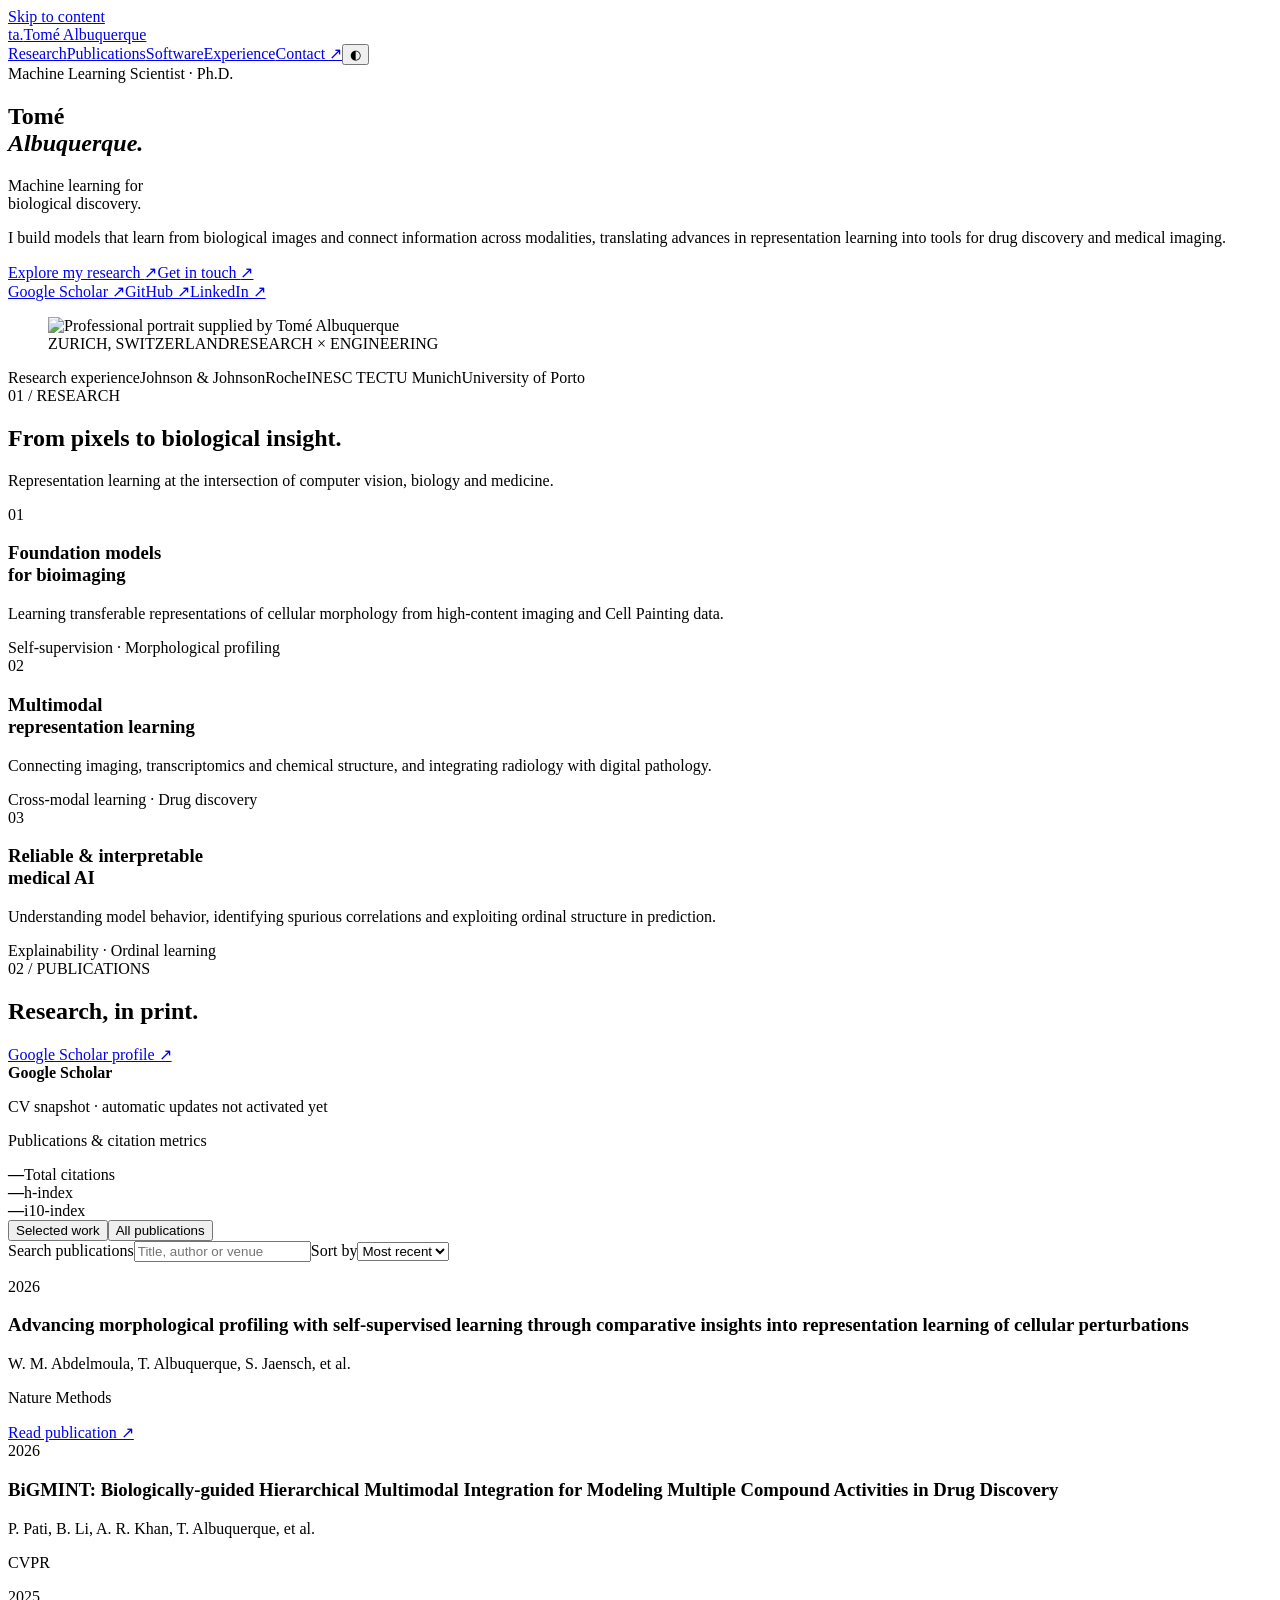
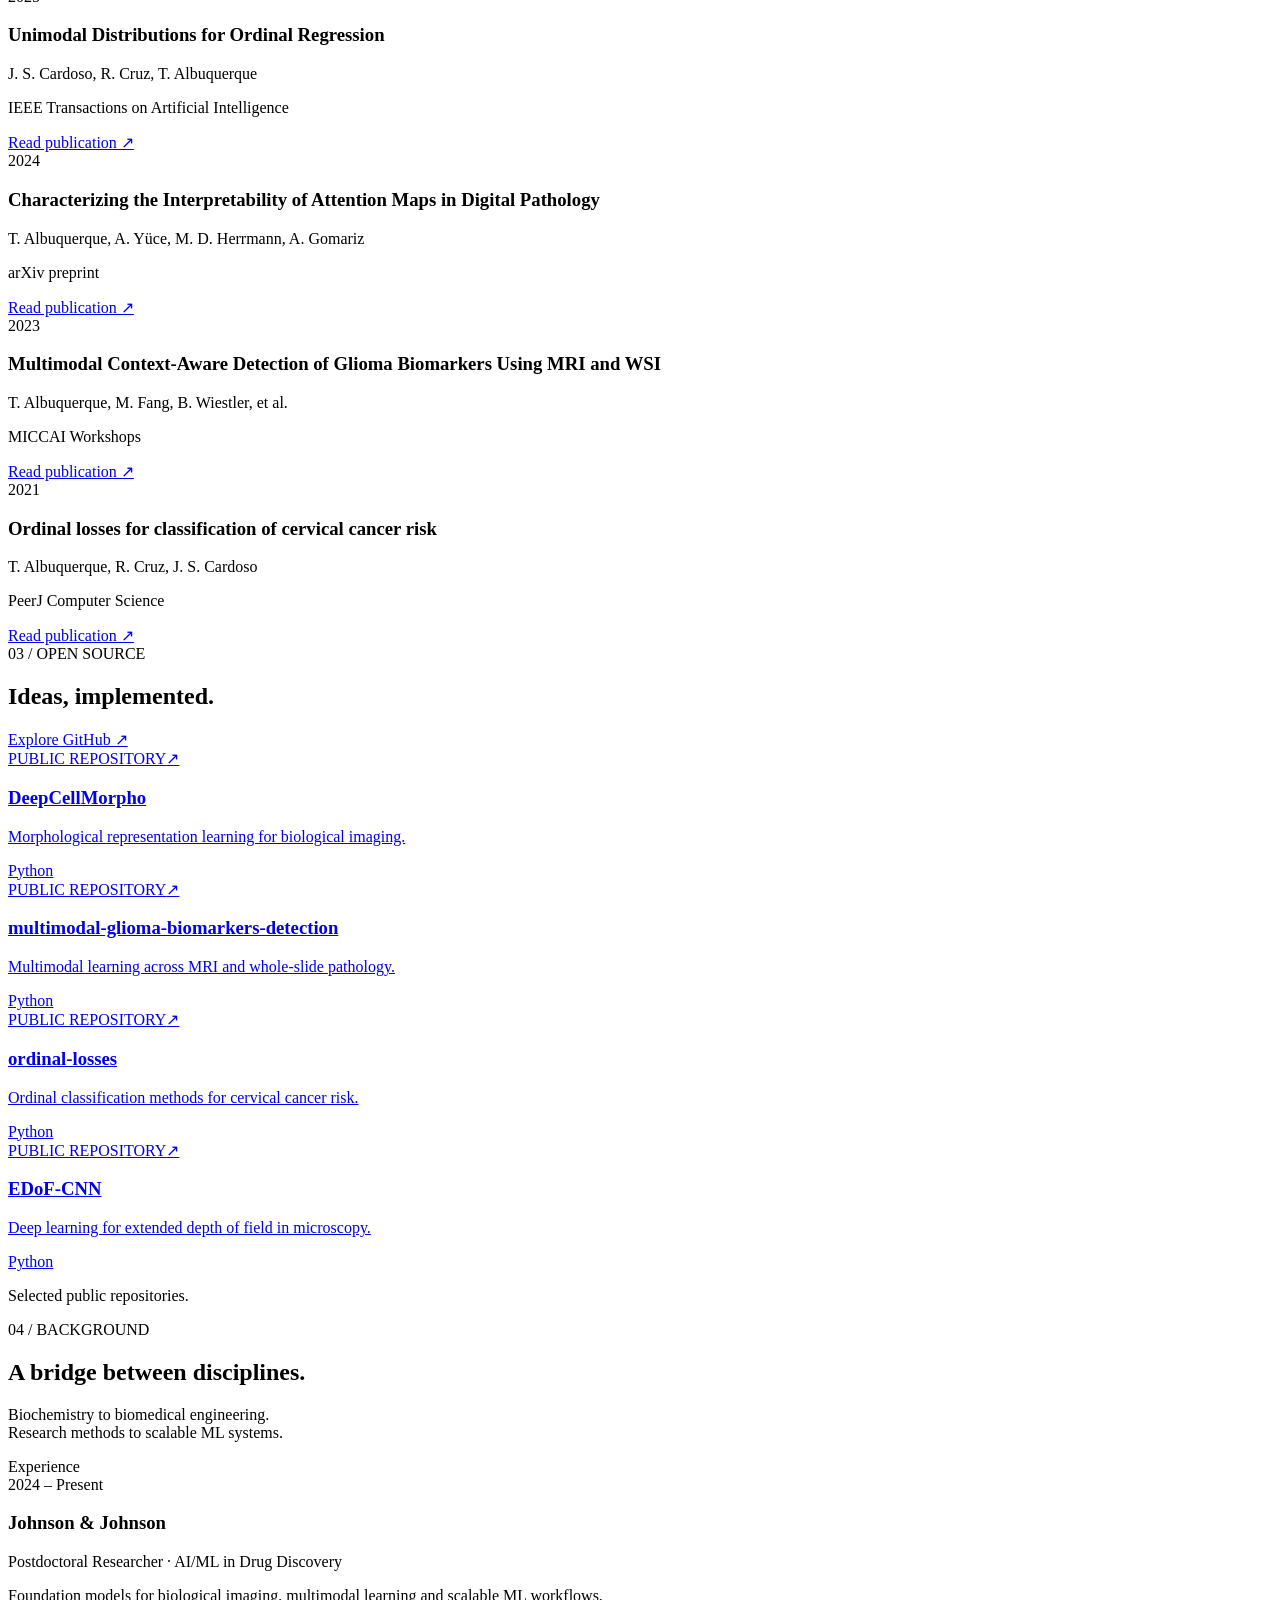
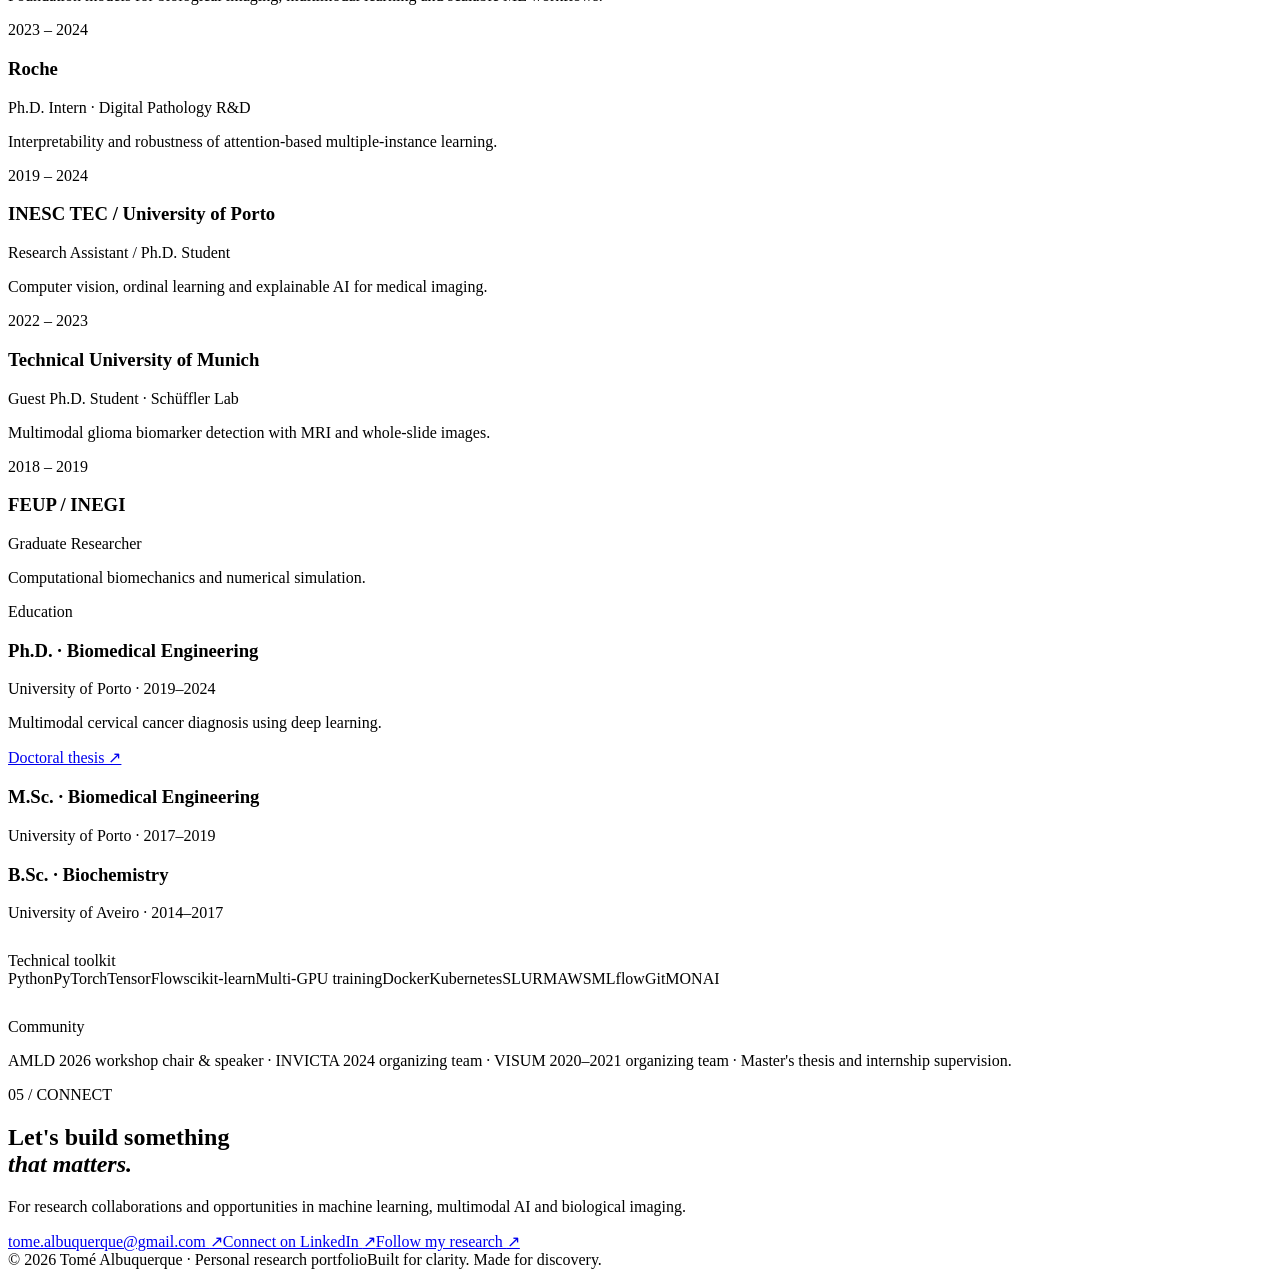
==== commit 29841745: "Improve homepage design" ====
(no text change in the page or its own stylesheets)
